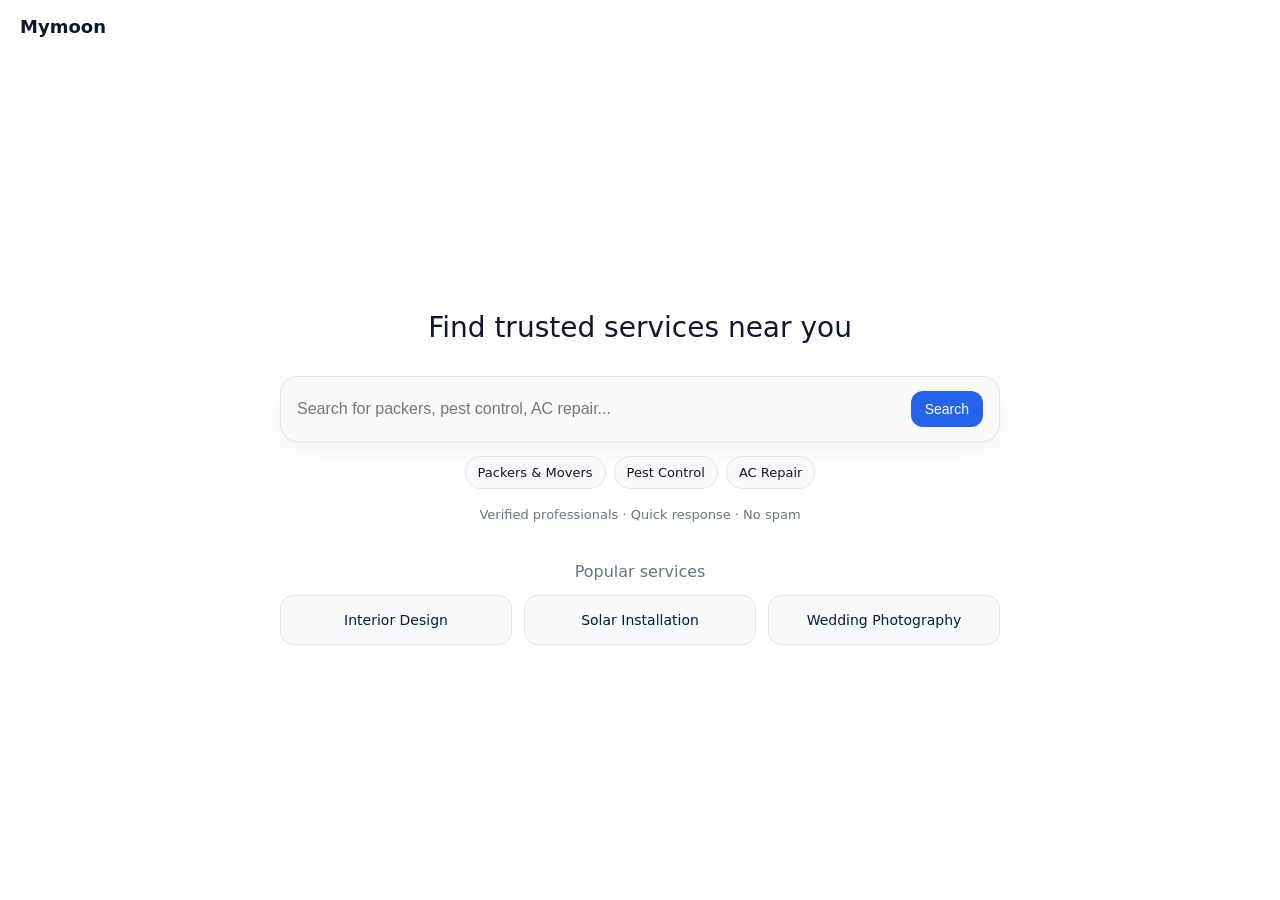
==== index.html @ 1879d5f0 "Create index.html" ====
<!DOCTYPE html>
<html lang="en">
<head>
  <meta charset="UTF-8">
  <meta name="viewport" content="width=device-width, initial-scale=1.0">
  <title>Mymoon - Find trusted services</title>

  <!-- CSS -->
  <link rel="stylesheet" href="style.css">
</head>

<body>

  <div class="page">

    <!-- NAVBAR -->
    <div class="navbar">
      <div class="logo">Mymoon</div>
    </div>

    <!-- CENTER CONTENT -->
    <div class="center">
      <div class="container">

        <!-- HEADLINE -->
        <h1 class="title">
          Find trusted services near you
        </h1>

        <!-- SEARCH FORM -->
        <form id="searchForm">
          <div class="search-box">

            <input 
              type="text"
              id="searchInput"
              class="search-input"
              placeholder="Search for packers, pest control, AC repair..."
              required
            >

            <button type="submit" class="search-btn">
              Search
            </button>

          </div>
        </form>

        <!-- SUGGESTION CHIPS -->
        <div class="chips">
          <div class="chip" onclick="selectService('packers and movers')">Packers & Movers</div>
          <div class="chip" onclick="selectService('pest control')">Pest Control</div>
          <div class="chip" onclick="selectService('ac repair')">AC Repair</div>
        </div>

        <!-- TRUST TEXT -->
        <div class="trust">
          Verified professionals · Quick response · No spam
        </div>

        <!-- SECONDARY SECTION -->
        <div class="section">

          <div class="section-title">
            Popular services
          </div>

          <div class="grid">

            <div class="card" onclick="selectService('interior design')">
              Interior Design
            </div>

            <div class="card" onclick="selectService('solar installation')">
              Solar Installation
            </div>

            <div class="card" onclick="selectService('wedding photography')">
              Wedding Photography
            </div>

          </div>

        </div>

      </div>
    </div>

  </div>

  <!-- JS LOGIC -->
  <script>

    const form = document.getElementById("searchForm");
    const input = document.getElementById("searchInput");

    function selectService(service) {
      input.value = service;
      handleSearch(service);
    }

    form.addEventListener("submit", function(e) {
      e.preventDefault();
      handleSearch(input.value);
    });

    function handleSearch(query) {
      query = query.toLowerCase();

      if (query.includes("pack") || query.includes("move")) {
        window.location.href = "movers.html?query=" + encodeURIComponent(query);
      }
      else if (query.includes("pest") || query.includes("termite")) {
        window.location.href = "pest.html?query=" + encodeURIComponent(query);
      }
      else if (query.includes("ac") || query.includes("cool")) {
        window.location.href = "ac.html?query=" + encodeURIComponent(query);
      }
      else {
        window.location.href = "general.html?query=" + encodeURIComponent(query);
      }
    }

  </script>

</body>
</html>
---- style.css ----
/* =========================
   1. RESET
========================= */
*,
*::before,
*::after {
  box-sizing: border-box;
  margin: 0;
  padding: 0;
}

html, body {
  height: 100%;
}

body {
  font-family: Inter, system-ui, -apple-system, sans-serif;
  -webkit-font-smoothing: antialiased;
  background: var(--bg);
  color: var(--text);
}

/* =========================
   2. THEME (MOBILE DARK)
========================= */
:root {
  --bg: #0b0f14;
  --surface: #111827;
  --text: #e5e7eb;
  --muted: #9ca3af;
  --border: rgba(255,255,255,0.06);
  --primary: #2563eb;

  --radius: 18px;
  --shadow: 0 8px 30px rgba(0,0,0,0.4);
}

/* =========================
   3. DESKTOP LIGHT MODE
========================= */
@media (min-width: 768px) {
  :root {
    --bg: #ffffff;
    --surface: #f9fafb;
    --text: #0f172a;
    --muted: #6b7280;
    --border: rgba(0,0,0,0.08);
    --shadow: 0 8px 30px rgba(0,0,0,0.06);
  }
}

/* =========================
   4. LAYOUT
========================= */
.page {
  min-height: 100vh;
  display: flex;
  flex-direction: column;
}

.center {
  flex: 1;
  display: flex;
  align-items: center;
  justify-content: center;
  padding: 24px;
}

.container {
  width: 100%;
  max-width: 720px;
}

/* =========================
   5. NAVBAR
========================= */
.navbar {
  padding: 16px 20px;
}

.logo {
  font-size: 18px;
  font-weight: 600;
}

/* =========================
   6. HEADLINE
========================= */
.title {
  font-size: 24px;
  font-weight: 500;
  text-align: center;
  margin-bottom: 28px;
  line-height: 1.4;
}

@media (min-width: 768px) {
  .title {
    font-size: 28px;
  }
}

/* =========================
   7. SEARCH BOX (CORE)
========================= */
.search-box {
  background: var(--surface);
  border: 1px solid var(--border);
  border-radius: var(--radius);
  padding: 14px 16px;
  display: flex;
  align-items: center;
  gap: 10px;
  box-shadow: var(--shadow);
  transition: all 0.2s ease;
}

.search-box:focus-within {
  border-color: var(--primary);
  box-shadow: 0 0 0 4px rgba(37,99,235,0.12);
}

.search-input {
  border: none;
  outline: none;
  background: transparent;
  width: 100%;
  font-size: 16px;
  color: var(--text);
}

/* =========================
   8. BUTTON (OPTIONAL)
========================= */
.search-btn {
  background: var(--primary);
  border: none;
  color: #fff;
  padding: 10px 14px;
  border-radius: 12px;
  cursor: pointer;
  font-size: 14px;
}

.search-btn:active {
  transform: scale(0.97);
}

/* =========================
   9. SUGGESTION CHIPS
========================= */
.chips {
  margin-top: 14px;
  display: flex;
  flex-wrap: wrap;
  gap: 8px;
  justify-content: center;
}

.chip {
  padding: 8px 12px;
  border-radius: 999px;
  background: var(--surface);
  border: 1px solid var(--border);
  font-size: 13px;
  color: var(--text);
  cursor: pointer;
  transition: all 0.2s ease;
}

.chip:hover {
  background: var(--bg);
}

/* =========================
   10. SECONDARY SECTION
========================= */
.section {
  margin-top: 40px;
  text-align: center;
}

.section-title {
  font-size: 16px;
  color: var(--muted);
  margin-bottom: 14px;
}

/* =========================
   11. CATEGORY GRID
========================= */
.grid {
  display: grid;
  grid-template-columns: 1fr;
  gap: 12px;
}

@media (min-width: 600px) {
  .grid {
    grid-template-columns: repeat(3, 1fr);
  }
}

.card {
  background: var(--surface);
  border: 1px solid var(--border);
  border-radius: 14px;
  padding: 16px;
  font-size: 14px;
  cursor: pointer;
  transition: all 0.2s ease;
}

.card:hover {
  transform: translateY(-2px);
}

/* =========================
   12. TRUST TEXT
========================= */
.trust {
  margin-top: 18px;
  font-size: 13px;
  color: var(--muted);
  text-align: center;
}

/* =========================
   13. FORM PAGE (REUSABLE)
========================= */
.form-container {
  max-width: 480px;
  margin: 0 auto;
  padding: 20px;
}

.form-group {
  margin-bottom: 14px;
}

.input {
  width: 100%;
  padding: 14px;
  border-radius: 14px;
  border: 1px solid var(--border);
  background: var(--surface);
  color: var(--text);
  outline: none;
}

.input:focus {
  border-color: var(--primary);
}

.btn {
  width: 100%;
  padding: 16px;
  background: var(--primary);
  color: #fff;
  border: none;
  border-radius: 14px;
  font-size: 15px;
  cursor: pointer;
}

.btn:active {
  transform: scale(0.97);
}

/* =========================
   14. LOADING / STATES
========================= */
.loading {
  opacity: 0.6;
  pointer-events: none;
}

.error {
  border-color: #ef4444;
}

/* =========================
   15. SCROLLBAR
========================= */
::-webkit-scrollbar {
  width: 6px;
}

::-webkit-scrollbar-thumb {
  background: var(--border);
  border-radius: 10px;
}
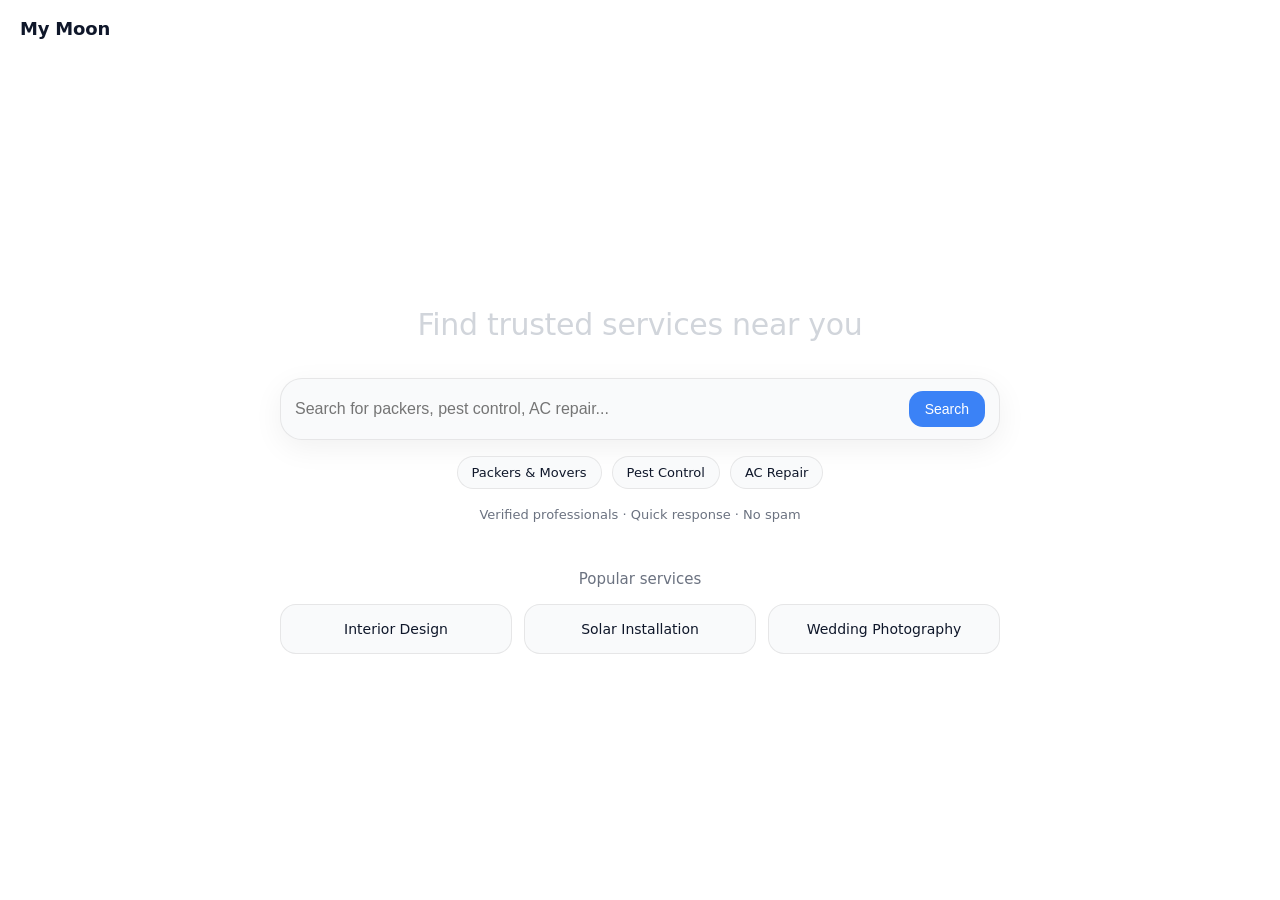
==== commit 487197e4: "Update index.html" ====
--- a/index.html
+++ b/index.html
@@ -3,7 +3,7 @@
 <head>
   <meta charset="UTF-8">
   <meta name="viewport" content="width=device-width, initial-scale=1.0">
-  <title>Mymoon - Find trusted services</title>
+  <title>My Moon - Find trusted services</title>
 
   <!-- CSS -->
   <link rel="stylesheet" href="style.css">
@@ -15,7 +15,7 @@
 
     <!-- NAVBAR -->
     <div class="navbar">
-      <div class="logo">Mymoon</div>
+      <div class="logo">My Moon</div>
     </div>
 
     <!-- CENTER CONTENT -->
--- a/style.css
+++ b/style.css
@@ -15,42 +15,55 @@
 
 body {
   font-family: Inter, system-ui, -apple-system, sans-serif;
-  -webkit-font-smoothing: antialiased;
   background: var(--bg);
   color: var(--text);
-}
-
-/* =========================
-   2. THEME (MOBILE DARK)
+  -webkit-font-smoothing: antialiased;
+}
+
+/* =========================
+   2. COLOR SYSTEM
 ========================= */
 :root {
-  --bg: #0b0f14;
+  --bg: #0f172a;
   --surface: #111827;
+  --elevated: #1f2937;
+
   --text: #e5e7eb;
   --muted: #9ca3af;
-  --border: rgba(255,255,255,0.06);
-  --primary: #2563eb;
+
+  --border: rgba(255,255,255,0.08);
+
+  --primary: #3b82f6;
 
   --radius: 18px;
-  --shadow: 0 8px 30px rgba(0,0,0,0.4);
-}
-
-/* =========================
-   3. DESKTOP LIGHT MODE
-========================= */
+  --radius-sm: 12px;
+
+  --speed: 180ms;
+  --ease: cubic-bezier(0.4, 0, 0.2, 1);
+
+  --shadow-soft: 0 10px 30px rgba(0,0,0,0.35);
+  --shadow-focus: 0 0 0 4px rgba(59,130,246,0.15);
+}
+
+/* LIGHT MODE (desktop) */
 @media (min-width: 768px) {
   :root {
     --bg: #ffffff;
     --surface: #f9fafb;
+    --elevated: #ffffff;
+
     --text: #0f172a;
     --muted: #6b7280;
+
     --border: rgba(0,0,0,0.08);
-    --shadow: 0 8px 30px rgba(0,0,0,0.06);
-  }
-}
-
-/* =========================
-   4. LAYOUT
+
+    --shadow-soft: 0 8px 30px rgba(0,0,0,0.06);
+    --shadow-focus: 0 0 0 4px rgba(59,130,246,0.12);
+  }
+}
+
+/* =========================
+   3. LAYOUT
 ========================= */
 .page {
   min-height: 100vh;
@@ -63,7 +76,7 @@
   display: flex;
   align-items: center;
   justify-content: center;
-  padding: 24px;
+  padding: 28px 20px;
 }
 
 .container {
@@ -72,54 +85,65 @@
 }
 
 /* =========================
-   5. NAVBAR
+   4. NAVBAR
 ========================= */
 .navbar {
-  padding: 16px 20px;
+  padding: 18px 20px;
 }
 
 .logo {
   font-size: 18px;
   font-weight: 600;
-}
-
-/* =========================
-   6. HEADLINE
+  letter-spacing: -0.01em;
+}
+
+/* =========================
+   5. TITLE
 ========================= */
 .title {
-  font-size: 24px;
+  font-size: 26px;
   font-weight: 500;
   text-align: center;
-  margin-bottom: 28px;
+  margin-bottom: 32px;
+  color: #d1d5db;
   line-height: 1.4;
+  letter-spacing: -0.01em;
 }
 
 @media (min-width: 768px) {
   .title {
-    font-size: 28px;
-  }
-}
-
-/* =========================
-   7. SEARCH BOX (CORE)
+    font-size: 30px;
+  }
+}
+
+/* =========================
+   6. SEARCH BOX
 ========================= */
 .search-box {
   background: var(--surface);
   border: 1px solid var(--border);
-  border-radius: var(--radius);
-  padding: 14px 16px;
+  border-radius: 22px;
+  padding: 12px 14px;
   display: flex;
   align-items: center;
   gap: 10px;
-  box-shadow: var(--shadow);
-  transition: all 0.2s ease;
+
+  box-shadow: var(--shadow-soft);
+
+  transition: all var(--speed) var(--ease);
+}
+
+.search-box:hover {
+  border-color: rgba(255,255,255,0.12);
 }
 
 .search-box:focus-within {
   border-color: var(--primary);
-  box-shadow: 0 0 0 4px rgba(37,99,235,0.12);
-}
-
+  box-shadow: var(--shadow-focus);
+  transform: scale(1.01);
+}
+
+/* INPUT */
 .search-input {
   border: none;
   outline: none;
@@ -130,93 +154,59 @@
 }
 
 /* =========================
-   8. BUTTON (OPTIONAL)
+   7. BUTTON (IMPROVED)
 ========================= */
 .search-btn {
   background: var(--primary);
   border: none;
   color: #fff;
-  padding: 10px 14px;
-  border-radius: 12px;
+  padding: 10px 16px;
+  border-radius: 14px;
   cursor: pointer;
   font-size: 14px;
+
+  transition: all var(--speed) var(--ease);
+}
+
+.search-btn:hover {
+  transform: translateY(-1px);
+  box-shadow: 0 6px 16px rgba(59,130,246,0.3);
 }
 
 .search-btn:active {
-  transform: scale(0.97);
-}
-
-/* =========================
-   9. SUGGESTION CHIPS
+  transform: scale(0.96);
+}
+
+/* =========================
+   8. CHIPS
 ========================= */
 .chips {
-  margin-top: 14px;
+  margin-top: 16px;
   display: flex;
   flex-wrap: wrap;
-  gap: 8px;
+  gap: 10px;
   justify-content: center;
 }
 
 .chip {
-  padding: 8px 12px;
+  padding: 8px 14px;
   border-radius: 999px;
   background: var(--surface);
   border: 1px solid var(--border);
   font-size: 13px;
   color: var(--text);
   cursor: pointer;
-  transition: all 0.2s ease;
+
+  transition: all var(--speed) var(--ease);
 }
 
 .chip:hover {
-  background: var(--bg);
-}
-
-/* =========================
-   10. SECONDARY SECTION
-========================= */
-.section {
-  margin-top: 40px;
-  text-align: center;
-}
-
-.section-title {
-  font-size: 16px;
-  color: var(--muted);
-  margin-bottom: 14px;
-}
-
-/* =========================
-   11. CATEGORY GRID
-========================= */
-.grid {
-  display: grid;
-  grid-template-columns: 1fr;
-  gap: 12px;
-}
-
-@media (min-width: 600px) {
-  .grid {
-    grid-template-columns: repeat(3, 1fr);
-  }
-}
-
-.card {
-  background: var(--surface);
-  border: 1px solid var(--border);
-  border-radius: 14px;
-  padding: 16px;
-  font-size: 14px;
-  cursor: pointer;
-  transition: all 0.2s ease;
-}
-
-.card:hover {
-  transform: translateY(-2px);
-}
-
-/* =========================
-   12. TRUST TEXT
+  background: var(--elevated);
+  transform: translateY(-1px);
+}
+
+/* =========================
+   9. TRUST TEXT
 ========================= */
 .trust {
   margin-top: 18px;
@@ -226,12 +216,57 @@
 }
 
 /* =========================
-   13. FORM PAGE (REUSABLE)
+   10. SECTION
+========================= */
+.section {
+  margin-top: 48px;
+  text-align: center;
+}
+
+.section-title {
+  font-size: 15px;
+  color: var(--muted);
+  margin-bottom: 16px;
+}
+
+/* =========================
+   11. GRID + CARDS
+========================= */
+.grid {
+  display: grid;
+  gap: 12px;
+}
+
+@media (min-width: 600px) {
+  .grid {
+    grid-template-columns: repeat(3, 1fr);
+  }
+}
+
+.card {
+  background: var(--surface);
+  border: 1px solid var(--border);
+  border-radius: 16px;
+  padding: 16px;
+  font-size: 14px;
+  cursor: pointer;
+
+  transition: all var(--speed) var(--ease);
+}
+
+.card:hover {
+  background: var(--elevated);
+  transform: translateY(-2px);
+  box-shadow: var(--shadow-soft);
+}
+
+/* =========================
+   12. FORM SYSTEM
 ========================= */
 .form-container {
   max-width: 480px;
   margin: 0 auto;
-  padding: 20px;
+  padding: 10px 0;
 }
 
 .form-group {
@@ -246,12 +281,18 @@
   background: var(--surface);
   color: var(--text);
   outline: none;
+
+  transition: all var(--speed) var(--ease);
 }
 
 .input:focus {
   border-color: var(--primary);
-}
-
+  box-shadow: var(--shadow-focus);
+}
+
+/* =========================
+   13. BUTTON (FORM)
+========================= */
 .btn {
   width: 100%;
   padding: 16px;
@@ -261,22 +302,35 @@
   border-radius: 14px;
   font-size: 15px;
   cursor: pointer;
+
+  transition: all var(--speed) var(--ease);
+}
+
+.btn:hover {
+  transform: translateY(-1px);
+  box-shadow: 0 8px 20px rgba(59,130,246,0.35);
 }
 
 .btn:active {
-  transform: scale(0.97);
-}
-
-/* =========================
-   14. LOADING / STATES
-========================= */
-.loading {
-  opacity: 0.6;
-  pointer-events: none;
-}
-
-.error {
-  border-color: #ef4444;
+  transform: scale(0.96);
+}
+
+/* =========================
+   14. ANIMATIONS (SUBTLE)
+========================= */
+.fade-in {
+  animation: fadeIn 0.25s ease;
+}
+
+@keyframes fadeIn {
+  from {
+    opacity: 0;
+    transform: translateY(6px);
+  }
+  to {
+    opacity: 1;
+    transform: translateY(0);
+  }
 }
 
 /* =========================
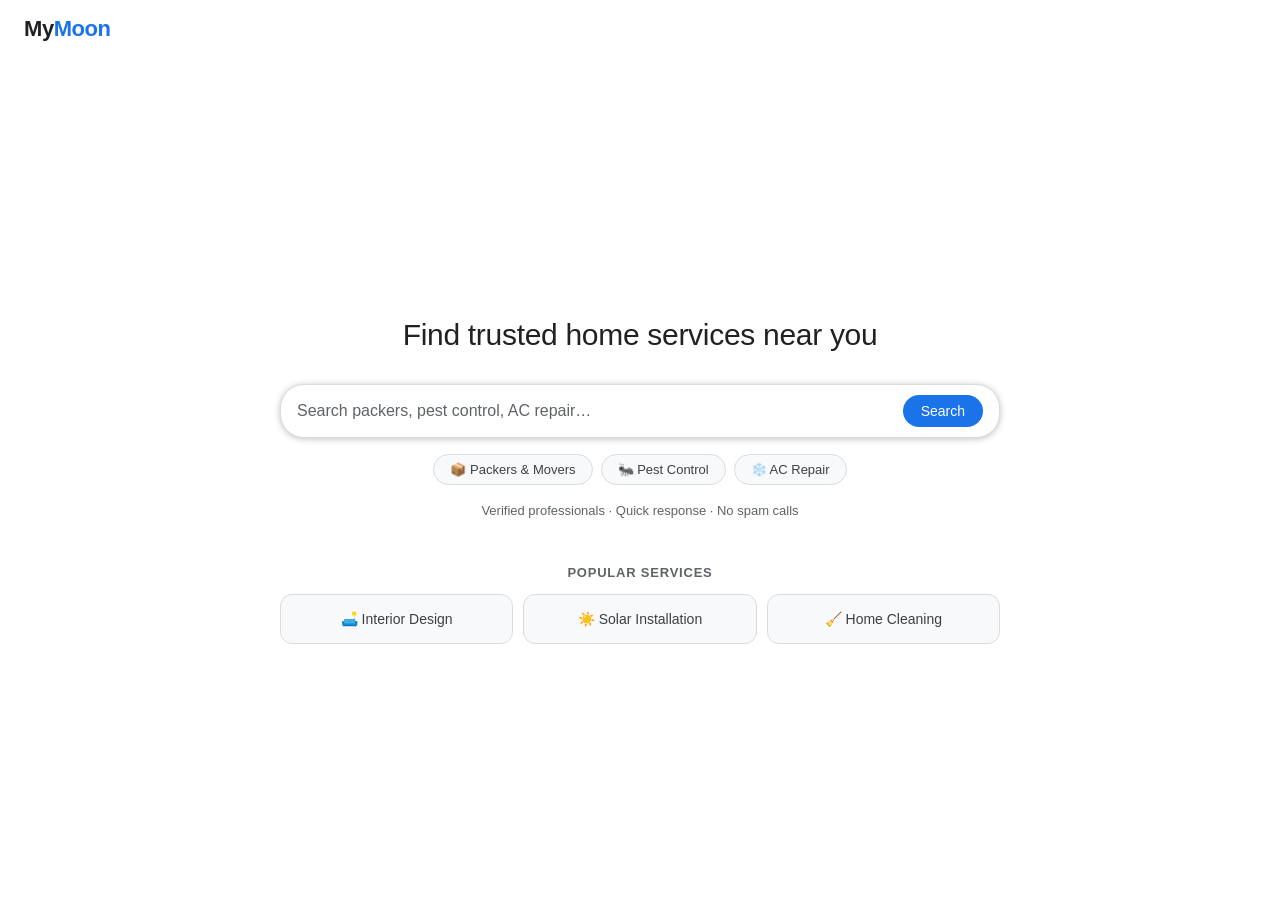
==== commit 7b5fcdba: "Add files via upload" ====
--- a/index.html
+++ b/index.html
@@ -3,9 +3,38 @@
 <head>
   <meta charset="UTF-8">
   <meta name="viewport" content="width=device-width, initial-scale=1.0">
-  <title>My Moon - Find trusted services</title>
-
-  <!-- CSS -->
+
+  <!-- SEO -->
+  <title>MyMoon – Find Trusted Home Services Near You</title>
+  <meta name="description" content="Book verified packers & movers, pest control, AC repair and more near you. Fast response, affordable prices, no spam. MyMoon connects you with trusted service professionals.">
+  <meta name="keywords" content="packers and movers near me, pest control near me, AC repair near me, home services, house shifting, termite treatment">
+  <meta name="robots" content="index, follow">
+  <link rel="canonical" href="https://mymoon-brown.vercel.app/">
+
+  <!-- Open Graph -->
+  <meta property="og:type" content="website">
+  <meta property="og:title" content="MyMoon – Find Trusted Home Services Near You">
+  <meta property="og:description" content="Book verified packers & movers, pest control, AC repair and more. Fast response, no spam.">
+  <meta property="og:url" content="https://mymoon-brown.vercel.app/">
+  <meta property="og:site_name" content="MyMoon">
+
+  <!-- Twitter Card -->
+  <meta name="twitter:card" content="summary">
+  <meta name="twitter:title" content="MyMoon – Trusted Home Services">
+  <meta name="twitter:description" content="Book packers & movers, pest control, AC repair and more near you.">
+
+  <!-- Schema.org LocalBusiness -->
+  <script type="application/ld+json">
+  {
+    "@context": "https://schema.org",
+    "@type": "LocalBusiness",
+    "name": "MyMoon",
+    "description": "Find trusted home services near you – packers & movers, pest control, AC repair and more.",
+    "url": "https://mymoon-brown.vercel.app/",
+    "serviceType": ["Packers and Movers", "Pest Control", "AC Repair", "Home Services"]
+  }
+  </script>
+
   <link rel="stylesheet" href="style.css">
 </head>
 
@@ -14,113 +43,161 @@
   <div class="page">
 
     <!-- NAVBAR -->
-    <div class="navbar">
-      <div class="logo">My Moon</div>
-    </div>
+    <nav class="navbar" aria-label="Main navigation">
+      <a href="/" class="logo" aria-label="MyMoon Home">My<span>Moon</span></a>
+    </nav>
 
     <!-- CENTER CONTENT -->
-    <div class="center">
-      <div class="container">
+    <main class="center">
+      <div class="container fade-in">
 
         <!-- HEADLINE -->
         <h1 class="title">
-          Find trusted services near you
+          Find trusted home services near you
         </h1>
 
         <!-- SEARCH FORM -->
-        <form id="searchForm">
-          <div class="search-box">
-
-            <input 
-              type="text"
-              id="searchInput"
-              class="search-input"
-              placeholder="Search for packers, pest control, AC repair..."
-              required
-            >
-
-            <button type="submit" class="search-btn">
-              Search
-            </button>
-
+        <div class="search-wrapper">
+          <form id="searchForm" role="search" aria-label="Search services">
+            <div class="search-box">
+              <input 
+                type="search"
+                id="searchInput"
+                class="search-input"
+                placeholder="Search packers, pest control, AC repair…"
+                autocomplete="off"
+                aria-label="Search for services"
+                required
+              >
+              <button type="submit" class="search-btn" aria-label="Search">
+                Search
+              </button>
+            </div>
+          </form>
+
+          <!-- SUGGESTIONS -->
+          <div class="suggestions" id="suggestionsBox" role="listbox" aria-label="Search suggestions"></div>
+        </div>
+
+        <!-- SUGGESTION CHIPS -->
+        <div class="chips" role="list" aria-label="Popular service categories">
+          <div class="chip" role="listitem" onclick="selectService('packers and movers')">📦 Packers & Movers</div>
+          <div class="chip" role="listitem" onclick="selectService('pest control')">🐜 Pest Control</div>
+          <div class="chip" role="listitem" onclick="selectService('ac repair')">❄️ AC Repair</div>
+        </div>
+
+        <!-- TRUST TEXT -->
+        <p class="trust">
+          Verified professionals · Quick response · No spam calls
+        </p>
+
+        <!-- POPULAR SERVICES SECTION -->
+        <section class="section" aria-label="Popular services">
+
+          <div class="section-title">Popular services</div>
+
+          <div class="grid">
+            <div class="card" onclick="selectService('interior design')" tabindex="0" role="button" aria-label="Interior Design service">
+              🛋️ Interior Design
+            </div>
+            <div class="card" onclick="selectService('solar installation')" tabindex="0" role="button" aria-label="Solar Installation service">
+              ☀️ Solar Installation
+            </div>
+            <div class="card" onclick="selectService('home cleaning')" tabindex="0" role="button" aria-label="Home Cleaning service">
+              🧹 Home Cleaning
+            </div>
           </div>
-        </form>
-
-        <!-- SUGGESTION CHIPS -->
-        <div class="chips">
-          <div class="chip" onclick="selectService('packers and movers')">Packers & Movers</div>
-          <div class="chip" onclick="selectService('pest control')">Pest Control</div>
-          <div class="chip" onclick="selectService('ac repair')">AC Repair</div>
-        </div>
-
-        <!-- TRUST TEXT -->
-        <div class="trust">
-          Verified professionals · Quick response · No spam
-        </div>
-
-        <!-- SECONDARY SECTION -->
-        <div class="section">
-
-          <div class="section-title">
-            Popular services
-          </div>
-
-          <div class="grid">
-
-            <div class="card" onclick="selectService('interior design')">
-              Interior Design
-            </div>
-
-            <div class="card" onclick="selectService('solar installation')">
-              Solar Installation
-            </div>
-
-            <div class="card" onclick="selectService('wedding photography')">
-              Wedding Photography
-            </div>
-
-          </div>
-
-        </div>
+
+        </section>
 
       </div>
-    </div>
+    </main>
 
   </div>
 
-  <!-- JS LOGIC -->
   <script>
-
     const form = document.getElementById("searchForm");
     const input = document.getElementById("searchInput");
+    const box = document.getElementById("suggestionsBox");
+
+    const suggestions = [
+      "packers and movers near me",
+      "house shifting services",
+      "office relocation",
+      "pest control near me",
+      "termite treatment",
+      "cockroach control",
+      "ac repair near me",
+      "ac gas refill",
+      "ac installation",
+      "home cleaning services",
+      "interior design",
+      "solar installation"
+    ];
+
+    input.addEventListener("input", function () {
+      const value = this.value.toLowerCase().trim();
+      box.innerHTML = "";
+
+      if (!value) {
+        box.style.display = "none";
+        return;
+      }
+
+      const filtered = suggestions.filter(item => item.includes(value)).slice(0, 6);
+
+      filtered.forEach(item => {
+        const div = document.createElement("div");
+        div.className = "suggestion-item";
+        div.textContent = item;
+        div.setAttribute("role", "option");
+        div.onclick = () => selectService(item);
+        box.appendChild(div);
+      });
+
+      box.style.display = filtered.length ? "block" : "none";
+    });
+
+    input.addEventListener("keydown", function (e) {
+      if (e.key === "Escape") box.style.display = "none";
+    });
+
+    document.addEventListener("click", function (e) {
+      if (!e.target.closest(".search-wrapper")) box.style.display = "none";
+    });
+
+    form.addEventListener("submit", function (e) {
+      e.preventDefault();
+      if (input.value.trim()) selectService(input.value);
+    });
+
+    // Keyboard support for cards
+    document.querySelectorAll(".card[tabindex]").forEach(card => {
+      card.addEventListener("keydown", e => {
+        if (e.key === "Enter" || e.key === " ") card.click();
+      });
+    });
 
     function selectService(service) {
       input.value = service;
+      box.style.display = "none";
       handleSearch(service);
     }
 
-    form.addEventListener("submit", function(e) {
-      e.preventDefault();
-      handleSearch(input.value);
-    });
-
     function handleSearch(query) {
-      query = query.toLowerCase();
-
-      if (query.includes("pack") || query.includes("move")) {
+      query = query.toLowerCase().trim();
+      if (!query) return;
+
+      if (query.includes("pack") || query.includes("move") || query.includes("shift") || query.includes("reloc")) {
         window.location.href = "movers.html?query=" + encodeURIComponent(query);
-      }
-      else if (query.includes("pest") || query.includes("termite")) {
+      } else if (query.includes("pest") || query.includes("termite") || query.includes("cockroach") || query.includes("bed bug")) {
         window.location.href = "pest.html?query=" + encodeURIComponent(query);
-      }
-      else if (query.includes("ac") || query.includes("cool")) {
+      } else if (query.includes("ac") || query.includes("cool") || query.includes("air condition")) {
         window.location.href = "ac.html?query=" + encodeURIComponent(query);
-      }
-      else {
+      } else {
         window.location.href = "general.html?query=" + encodeURIComponent(query);
       }
     }
-
   </script>
 
 </body>
--- a/style.css
+++ b/style.css
@@ -14,7 +14,7 @@
 }
 
 body {
-  font-family: Inter, system-ui, -apple-system, sans-serif;
+  font-family: 'Google Sans', 'Segoe UI', Roboto, Arial, sans-serif;
   background: var(--bg);
   color: var(--text);
   -webkit-font-smoothing: antialiased;
@@ -22,43 +22,64 @@
 
 /* =========================
    2. COLOR SYSTEM
+   Light mode default (Google-style)
 ========================= */
 :root {
-  --bg: #0f172a;
-  --surface: #111827;
-  --elevated: #1f2937;
-
-  --text: #e5e7eb;
-  --muted: #9ca3af;
-
-  --border: rgba(255,255,255,0.08);
-
-  --primary: #3b82f6;
-
-  --radius: 18px;
-  --radius-sm: 12px;
-
-  --speed: 180ms;
+  /* Light */
+  --bg: #ffffff;
+  --surface: #f8f9fa;
+  --elevated: #ffffff;
+  --surface-hover: #f1f3f4;
+
+  --text: #202124;
+  --text-secondary: #3c4043;
+  --muted: #5f6368;
+
+  --border: #dadce0;
+  --border-hover: #bdc1c6;
+
+  --primary: #1a73e8;
+  --primary-hover: #1557b0;
+  --primary-surface: #e8f0fe;
+
+  --radius: 24px;
+  --radius-sm: 8px;
+  --radius-md: 12px;
+
+  --speed: 200ms;
   --ease: cubic-bezier(0.4, 0, 0.2, 1);
 
-  --shadow-soft: 0 10px 30px rgba(0,0,0,0.35);
-  --shadow-focus: 0 0 0 4px rgba(59,130,246,0.15);
-}
-
-/* LIGHT MODE (desktop) */
-@media (min-width: 768px) {
+  --shadow-soft: 0 1px 6px rgba(32,33,36,0.28);
+  --shadow-card: 0 1px 3px rgba(32,33,36,0.12);
+  --shadow-focus: 0 0 0 3px rgba(26,115,232,0.2);
+
+  color-scheme: light;
+}
+
+/* Dark mode — Google style (#202124 base) */
+@media (prefers-color-scheme: dark) {
   :root {
-    --bg: #ffffff;
-    --surface: #f9fafb;
-    --elevated: #ffffff;
-
-    --text: #0f172a;
-    --muted: #6b7280;
-
-    --border: rgba(0,0,0,0.08);
-
-    --shadow-soft: 0 8px 30px rgba(0,0,0,0.06);
-    --shadow-focus: 0 0 0 4px rgba(59,130,246,0.12);
+    --bg: #202124;
+    --surface: #303134;
+    --elevated: #3c4043;
+    --surface-hover: #3c4043;
+
+    --text: #e8eaed;
+    --text-secondary: #bdc1c6;
+    --muted: #9aa0a6;
+
+    --border: #5f6368;
+    --border-hover: #9aa0a6;
+
+    --primary: #8ab4f8;
+    --primary-hover: #aecbfa;
+    --primary-surface: #1e3a5f;
+
+    --shadow-soft: 0 1px 6px rgba(0,0,0,0.5);
+    --shadow-card: 0 1px 3px rgba(0,0,0,0.4);
+    --shadow-focus: 0 0 0 3px rgba(138,180,248,0.25);
+
+    color-scheme: dark;
   }
 }
 
@@ -88,62 +109,72 @@
    4. NAVBAR
 ========================= */
 .navbar {
-  padding: 18px 20px;
+  padding: 16px 24px;
+  display: flex;
+  align-items: center;
 }
 
 .logo {
-  font-size: 18px;
-  font-weight: 600;
-  letter-spacing: -0.01em;
+  font-size: 22px;
+  font-weight: 700;
+  letter-spacing: -0.02em;
+  color: var(--text);
+  text-decoration: none;
+}
+
+.logo span {
+  color: var(--primary);
 }
 
 /* =========================
    5. TITLE
 ========================= */
 .title {
-  font-size: 26px;
-  font-weight: 500;
+  font-size: 24px;
+  font-weight: 400;
   text-align: center;
-  margin-bottom: 32px;
-  color: #d1d5db;
+  margin-bottom: 28px;
+  color: var(--text);
   line-height: 1.4;
   letter-spacing: -0.01em;
 }
 
-@media (min-width: 768px) {
+@media (min-width: 600px) {
   .title {
     font-size: 30px;
   }
 }
 
 /* =========================
-   6. SEARCH BOX
-========================= */
+   6. SEARCH BOX (Google-style)
+========================= */
+.search-wrapper {
+  position: relative;
+}
+
 .search-box {
-  background: var(--surface);
+  background: var(--elevated);
   border: 1px solid var(--border);
-  border-radius: 22px;
-  padding: 12px 14px;
+  border-radius: var(--radius);
+  padding: 10px 16px;
   display: flex;
   align-items: center;
   gap: 10px;
-
   box-shadow: var(--shadow-soft);
-
-  transition: all var(--speed) var(--ease);
+  transition: box-shadow var(--speed) var(--ease),
+              border-color var(--speed) var(--ease);
 }
 
 .search-box:hover {
-  border-color: rgba(255,255,255,0.12);
+  box-shadow: 0 2px 8px rgba(32,33,36,0.3);
+  border-color: var(--border-hover);
 }
 
 .search-box:focus-within {
   border-color: var(--primary);
   box-shadow: var(--shadow-focus);
-  transform: scale(1.01);
-}
-
-/* INPUT */
+}
+
 .search-input {
   border: none;
   outline: none;
@@ -151,90 +182,144 @@
   width: 100%;
   font-size: 16px;
   color: var(--text);
-}
-
-/* =========================
-   7. BUTTON (IMPROVED)
+  font-family: inherit;
+  caret-color: var(--primary);
+}
+
+.search-input::placeholder {
+  color: var(--muted);
+}
+
+/* =========================
+   7. SEARCH BUTTON
 ========================= */
 .search-btn {
   background: var(--primary);
   border: none;
   color: #fff;
-  padding: 10px 16px;
-  border-radius: 14px;
+  padding: 8px 18px;
+  border-radius: 20px;
   cursor: pointer;
   font-size: 14px;
-
-  transition: all var(--speed) var(--ease);
+  font-family: inherit;
+  font-weight: 500;
+  white-space: nowrap;
+  transition: background var(--speed) var(--ease),
+              box-shadow var(--speed) var(--ease);
 }
 
 .search-btn:hover {
-  transform: translateY(-1px);
-  box-shadow: 0 6px 16px rgba(59,130,246,0.3);
+  background: var(--primary-hover);
+  box-shadow: 0 2px 8px rgba(26,115,232,0.3);
 }
 
 .search-btn:active {
-  transform: scale(0.96);
-}
-
-/* =========================
-   8. CHIPS
+  transform: scale(0.97);
+}
+
+/* =========================
+   8. SUGGESTIONS DROPDOWN
+========================= */
+.suggestions {
+  position: absolute;
+  width: 100%;
+  top: calc(100% + 4px);
+  background: var(--elevated);
+  border: 1px solid var(--border);
+  border-radius: var(--radius-md);
+  overflow: hidden;
+  display: none;
+  z-index: 10;
+  box-shadow: var(--shadow-soft);
+}
+
+.suggestion-item {
+  padding: 12px 18px;
+  cursor: pointer;
+  font-size: 14px;
+  color: var(--text);
+  display: flex;
+  align-items: center;
+  gap: 10px;
+  transition: background var(--speed) var(--ease);
+}
+
+.suggestion-item::before {
+  content: "🔍";
+  font-size: 12px;
+  opacity: 0.5;
+  flex-shrink: 0;
+}
+
+.suggestion-item:hover {
+  background: var(--surface-hover);
+}
+
+/* =========================
+   9. CHIPS
 ========================= */
 .chips {
   margin-top: 16px;
   display: flex;
   flex-wrap: wrap;
-  gap: 10px;
+  gap: 8px;
   justify-content: center;
 }
 
 .chip {
-  padding: 8px 14px;
+  padding: 7px 16px;
   border-radius: 999px;
   background: var(--surface);
   border: 1px solid var(--border);
   font-size: 13px;
-  color: var(--text);
-  cursor: pointer;
-
-  transition: all var(--speed) var(--ease);
+  font-weight: 500;
+  color: var(--text-secondary);
+  cursor: pointer;
+  transition: background var(--speed) var(--ease),
+              border-color var(--speed) var(--ease),
+              color var(--speed) var(--ease);
 }
 
 .chip:hover {
-  background: var(--elevated);
-  transform: translateY(-1px);
-}
-
-/* =========================
-   9. TRUST TEXT
+  background: var(--primary-surface);
+  border-color: var(--primary);
+  color: var(--primary);
+}
+
+/* =========================
+   10. TRUST TEXT
 ========================= */
 .trust {
-  margin-top: 18px;
+  margin-top: 16px;
   font-size: 13px;
   color: var(--muted);
   text-align: center;
-}
-
-/* =========================
-   10. SECTION
+  line-height: 1.6;
+}
+
+/* =========================
+   11. SECTION
 ========================= */
 .section {
-  margin-top: 48px;
+  margin-top: 44px;
   text-align: center;
 }
 
 .section-title {
-  font-size: 15px;
-  color: var(--muted);
-  margin-bottom: 16px;
-}
-
-/* =========================
-   11. GRID + CARDS
+  font-size: 13px;
+  font-weight: 600;
+  text-transform: uppercase;
+  letter-spacing: 0.06em;
+  color: var(--muted);
+  margin-bottom: 14px;
+}
+
+/* =========================
+   12. GRID + CARDS
 ========================= */
 .grid {
   display: grid;
-  gap: 12px;
+  gap: 10px;
 }
 
 @media (min-width: 600px) {
@@ -246,22 +331,28 @@
 .card {
   background: var(--surface);
   border: 1px solid var(--border);
-  border-radius: 16px;
+  border-radius: var(--radius-md);
   padding: 16px;
   font-size: 14px;
-  cursor: pointer;
-
-  transition: all var(--speed) var(--ease);
+  font-weight: 500;
+  color: var(--text-secondary);
+  cursor: pointer;
+  text-align: center;
+  transition: background var(--speed) var(--ease),
+              border-color var(--speed) var(--ease),
+              box-shadow var(--speed) var(--ease),
+              color var(--speed) var(--ease);
 }
 
 .card:hover {
   background: var(--elevated);
-  transform: translateY(-2px);
-  box-shadow: var(--shadow-soft);
-}
-
-/* =========================
-   12. FORM SYSTEM
+  border-color: var(--border-hover);
+  box-shadow: var(--shadow-card);
+  color: var(--text);
+}
+
+/* =========================
+   13. FORM SYSTEM
 ========================= */
 .form-container {
   max-width: 480px;
@@ -270,19 +361,23 @@
 }
 
 .form-group {
-  margin-bottom: 14px;
+  margin-bottom: 12px;
 }
 
 .input {
   width: 100%;
-  padding: 14px;
-  border-radius: 14px;
+  padding: 13px 16px;
+  border-radius: var(--radius-md);
   border: 1px solid var(--border);
-  background: var(--surface);
-  color: var(--text);
+  background: var(--elevated);
+  color: var(--text);
+  font-size: 15px;
+  font-family: inherit;
   outline: none;
-
-  transition: all var(--speed) var(--ease);
+  transition: border-color var(--speed) var(--ease),
+              box-shadow var(--speed) var(--ease);
+  appearance: none;
+  -webkit-appearance: none;
 }
 
 .input:focus {
@@ -290,42 +385,106 @@
   box-shadow: var(--shadow-focus);
 }
 
-/* =========================
-   13. BUTTON (FORM)
+.input::placeholder {
+  color: var(--muted);
+}
+
+/* Select arrow */
+select.input {
+  background-image: url("data:image/svg+xml,%3Csvg xmlns='http://www.w3.org/2000/svg' width='12' height='8' viewBox='0 0 12 8'%3E%3Cpath d='M1 1l5 5 5-5' stroke='%235f6368' stroke-width='1.5' fill='none' stroke-linecap='round'/%3E%3C/svg%3E");
+  background-repeat: no-repeat;
+  background-position: right 14px center;
+  padding-right: 40px;
+  cursor: pointer;
+}
+
+/* Readonly input (query prefill) */
+.input[readonly] {
+  background: var(--surface);
+  color: var(--muted);
+  cursor: default;
+  font-size: 14px;
+}
+
+/* =========================
+   14. PRIMARY BUTTON
 ========================= */
 .btn {
   width: 100%;
-  padding: 16px;
+  padding: 14px;
   background: var(--primary);
   color: #fff;
   border: none;
-  border-radius: 14px;
+  border-radius: var(--radius-md);
   font-size: 15px;
-  cursor: pointer;
-
-  transition: all var(--speed) var(--ease);
+  font-weight: 600;
+  font-family: inherit;
+  cursor: pointer;
+  letter-spacing: 0.01em;
+  transition: background var(--speed) var(--ease),
+              box-shadow var(--speed) var(--ease),
+              transform var(--speed) var(--ease);
 }
 
 .btn:hover {
-  transform: translateY(-1px);
-  box-shadow: 0 8px 20px rgba(59,130,246,0.35);
+  background: var(--primary-hover);
+  box-shadow: 0 4px 14px rgba(26,115,232,0.35);
 }
 
 .btn:active {
-  transform: scale(0.96);
-}
-
-/* =========================
-   14. ANIMATIONS (SUBTLE)
+  transform: scale(0.98);
+}
+
+.btn:disabled {
+  opacity: 0.6;
+  cursor: not-allowed;
+  transform: none;
+}
+
+/* =========================
+   15. TRENDING (search page)
+========================= */
+.trending {
+  margin-top: 36px;
+}
+
+.trend-item {
+  padding: 13px 4px;
+  border-bottom: 1px solid var(--border);
+  font-size: 14px;
+  color: var(--text-secondary);
+  cursor: pointer;
+  display: flex;
+  align-items: center;
+  gap: 10px;
+  transition: color var(--speed) var(--ease);
+}
+
+.trend-item::before {
+  content: "↗";
+  color: var(--muted);
+  font-size: 13px;
+}
+
+.trend-item:hover {
+  color: var(--primary);
+}
+
+.trend-item:hover::before {
+  color: var(--primary);
+}
+
+/* =========================
+   16. FADE-IN ANIMATION
 ========================= */
 .fade-in {
-  animation: fadeIn 0.25s ease;
+  animation: fadeIn 0.3s var(--ease);
 }
 
 @keyframes fadeIn {
   from {
     opacity: 0;
-    transform: translateY(6px);
+    transform: translateY(8px);
   }
   to {
     opacity: 1;
@@ -334,7 +493,7 @@
 }
 
 /* =========================
-   15. SCROLLBAR
+   17. SCROLLBAR
 ========================= */
 ::-webkit-scrollbar {
   width: 6px;
@@ -344,3 +503,58 @@
   background: var(--border);
   border-radius: 10px;
 }
+
+/* =========================
+   18. THANK YOU PAGE
+========================= */
+.steps-card {
+  background: var(--surface);
+  border: 1px solid var(--border);
+  border-radius: var(--radius-md);
+  padding: 20px 24px;
+  margin-top: 20px;
+  text-align: left;
+}
+
+.steps-card p {
+  font-size: 13px;
+  color: var(--muted);
+  margin-bottom: 10px;
+}
+
+.step-item {
+  display: flex;
+  align-items: flex-start;
+  gap: 10px;
+  font-size: 14px;
+  color: var(--text-secondary);
+  margin-bottom: 8px;
+  line-height: 1.5;
+}
+
+.step-num {
+  background: var(--primary-surface);
+  color: var(--primary);
+  width: 22px;
+  height: 22px;
+  border-radius: 50%;
+  display: flex;
+  align-items: center;
+  justify-content: center;
+  font-size: 12px;
+  font-weight: 700;
+  flex-shrink: 0;
+  margin-top: 1px;
+}
+
+/* =========================
+   19. RESPONSIVE
+========================= */
+@media (max-width: 480px) {
+  .title {
+    font-size: 20px;
+  }
+  .center {
+    padding: 20px 16px;
+  }
+}
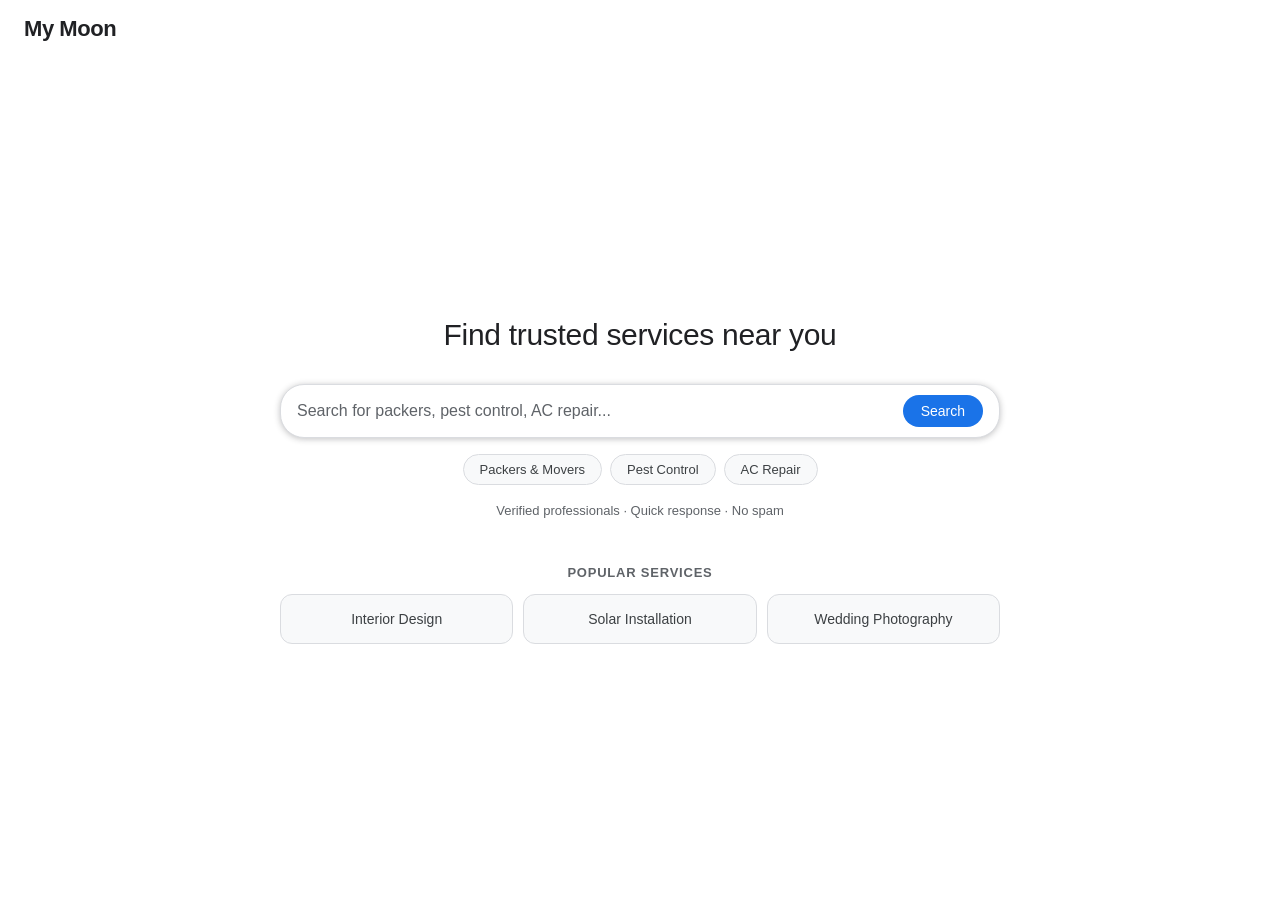
==== commit d393bc25: "Update index.html" ====
--- a/index.html
+++ b/index.html
@@ -3,38 +3,9 @@
 <head>
   <meta charset="UTF-8">
   <meta name="viewport" content="width=device-width, initial-scale=1.0">
+  <title>My Moon1 - Find trusted services</title>
 
-  <!-- SEO -->
-  <title>MyMoon – Find Trusted Home Services Near You</title>
-  <meta name="description" content="Book verified packers & movers, pest control, AC repair and more near you. Fast response, affordable prices, no spam. MyMoon connects you with trusted service professionals.">
-  <meta name="keywords" content="packers and movers near me, pest control near me, AC repair near me, home services, house shifting, termite treatment">
-  <meta name="robots" content="index, follow">
-  <link rel="canonical" href="https://mymoon-brown.vercel.app/">
-
-  <!-- Open Graph -->
-  <meta property="og:type" content="website">
-  <meta property="og:title" content="MyMoon – Find Trusted Home Services Near You">
-  <meta property="og:description" content="Book verified packers & movers, pest control, AC repair and more. Fast response, no spam.">
-  <meta property="og:url" content="https://mymoon-brown.vercel.app/">
-  <meta property="og:site_name" content="MyMoon">
-
-  <!-- Twitter Card -->
-  <meta name="twitter:card" content="summary">
-  <meta name="twitter:title" content="MyMoon – Trusted Home Services">
-  <meta name="twitter:description" content="Book packers & movers, pest control, AC repair and more near you.">
-
-  <!-- Schema.org LocalBusiness -->
-  <script type="application/ld+json">
-  {
-    "@context": "https://schema.org",
-    "@type": "LocalBusiness",
-    "name": "MyMoon",
-    "description": "Find trusted home services near you – packers & movers, pest control, AC repair and more.",
-    "url": "https://mymoon-brown.vercel.app/",
-    "serviceType": ["Packers and Movers", "Pest Control", "AC Repair", "Home Services"]
-  }
-  </script>
-
+  <!-- CSS -->
   <link rel="stylesheet" href="style.css">
 </head>
 
@@ -43,161 +14,113 @@
   <div class="page">
 
     <!-- NAVBAR -->
-    <nav class="navbar" aria-label="Main navigation">
-      <a href="/" class="logo" aria-label="MyMoon Home">My<span>Moon</span></a>
-    </nav>
+    <div class="navbar">
+      <div class="logo">My Moon</div>
+    </div>
 
     <!-- CENTER CONTENT -->
-    <main class="center">
-      <div class="container fade-in">
+    <div class="center">
+      <div class="container">
 
         <!-- HEADLINE -->
         <h1 class="title">
-          Find trusted home services near you
+          Find trusted services near you
         </h1>
 
         <!-- SEARCH FORM -->
-        <div class="search-wrapper">
-          <form id="searchForm" role="search" aria-label="Search services">
-            <div class="search-box">
-              <input 
-                type="search"
-                id="searchInput"
-                class="search-input"
-                placeholder="Search packers, pest control, AC repair…"
-                autocomplete="off"
-                aria-label="Search for services"
-                required
-              >
-              <button type="submit" class="search-btn" aria-label="Search">
-                Search
-              </button>
-            </div>
-          </form>
+        <form id="searchForm">
+          <div class="search-box">
 
-          <!-- SUGGESTIONS -->
-          <div class="suggestions" id="suggestionsBox" role="listbox" aria-label="Search suggestions"></div>
-        </div>
+            <input 
+              type="text"
+              id="searchInput"
+              class="search-input"
+              placeholder="Search for packers, pest control, AC repair..."
+              required
+            >
+
+            <button type="submit" class="search-btn">
+              Search
+            </button>
+
+          </div>
+        </form>
 
         <!-- SUGGESTION CHIPS -->
-        <div class="chips" role="list" aria-label="Popular service categories">
-          <div class="chip" role="listitem" onclick="selectService('packers and movers')">📦 Packers & Movers</div>
-          <div class="chip" role="listitem" onclick="selectService('pest control')">🐜 Pest Control</div>
-          <div class="chip" role="listitem" onclick="selectService('ac repair')">❄️ AC Repair</div>
+        <div class="chips">
+          <div class="chip" onclick="selectService('packers and movers')">Packers & Movers</div>
+          <div class="chip" onclick="selectService('pest control')">Pest Control</div>
+          <div class="chip" onclick="selectService('ac repair')">AC Repair</div>
         </div>
 
         <!-- TRUST TEXT -->
-        <p class="trust">
-          Verified professionals · Quick response · No spam calls
-        </p>
+        <div class="trust">
+          Verified professionals · Quick response · No spam
+        </div>
 
-        <!-- POPULAR SERVICES SECTION -->
-        <section class="section" aria-label="Popular services">
+        <!-- SECONDARY SECTION -->
+        <div class="section">
 
-          <div class="section-title">Popular services</div>
+          <div class="section-title">
+            Popular services
+          </div>
 
           <div class="grid">
-            <div class="card" onclick="selectService('interior design')" tabindex="0" role="button" aria-label="Interior Design service">
-              🛋️ Interior Design
+
+            <div class="card" onclick="selectService('interior design')">
+              Interior Design
             </div>
-            <div class="card" onclick="selectService('solar installation')" tabindex="0" role="button" aria-label="Solar Installation service">
-              ☀️ Solar Installation
+
+            <div class="card" onclick="selectService('solar installation')">
+              Solar Installation
             </div>
-            <div class="card" onclick="selectService('home cleaning')" tabindex="0" role="button" aria-label="Home Cleaning service">
-              🧹 Home Cleaning
+
+            <div class="card" onclick="selectService('wedding photography')">
+              Wedding Photography
             </div>
+
           </div>
 
-        </section>
+        </div>
 
       </div>
-    </main>
+    </div>
 
   </div>
 
+  <!-- JS LOGIC -->
   <script>
+
     const form = document.getElementById("searchForm");
     const input = document.getElementById("searchInput");
-    const box = document.getElementById("suggestionsBox");
-
-    const suggestions = [
-      "packers and movers near me",
-      "house shifting services",
-      "office relocation",
-      "pest control near me",
-      "termite treatment",
-      "cockroach control",
-      "ac repair near me",
-      "ac gas refill",
-      "ac installation",
-      "home cleaning services",
-      "interior design",
-      "solar installation"
-    ];
-
-    input.addEventListener("input", function () {
-      const value = this.value.toLowerCase().trim();
-      box.innerHTML = "";
-
-      if (!value) {
-        box.style.display = "none";
-        return;
-      }
-
-      const filtered = suggestions.filter(item => item.includes(value)).slice(0, 6);
-
-      filtered.forEach(item => {
-        const div = document.createElement("div");
-        div.className = "suggestion-item";
-        div.textContent = item;
-        div.setAttribute("role", "option");
-        div.onclick = () => selectService(item);
-        box.appendChild(div);
-      });
-
-      box.style.display = filtered.length ? "block" : "none";
-    });
-
-    input.addEventListener("keydown", function (e) {
-      if (e.key === "Escape") box.style.display = "none";
-    });
-
-    document.addEventListener("click", function (e) {
-      if (!e.target.closest(".search-wrapper")) box.style.display = "none";
-    });
-
-    form.addEventListener("submit", function (e) {
-      e.preventDefault();
-      if (input.value.trim()) selectService(input.value);
-    });
-
-    // Keyboard support for cards
-    document.querySelectorAll(".card[tabindex]").forEach(card => {
-      card.addEventListener("keydown", e => {
-        if (e.key === "Enter" || e.key === " ") card.click();
-      });
-    });
 
     function selectService(service) {
       input.value = service;
-      box.style.display = "none";
       handleSearch(service);
     }
 
+    form.addEventListener("submit", function(e) {
+      e.preventDefault();
+      handleSearch(input.value);
+    });
+
     function handleSearch(query) {
-      query = query.toLowerCase().trim();
-      if (!query) return;
+      query = query.toLowerCase();
 
-      if (query.includes("pack") || query.includes("move") || query.includes("shift") || query.includes("reloc")) {
+      if (query.includes("pack") || query.includes("move")) {
         window.location.href = "movers.html?query=" + encodeURIComponent(query);
-      } else if (query.includes("pest") || query.includes("termite") || query.includes("cockroach") || query.includes("bed bug")) {
+      }
+      else if (query.includes("pest") || query.includes("termite")) {
         window.location.href = "pest.html?query=" + encodeURIComponent(query);
-      } else if (query.includes("ac") || query.includes("cool") || query.includes("air condition")) {
+      }
+      else if (query.includes("ac") || query.includes("cool")) {
         window.location.href = "ac.html?query=" + encodeURIComponent(query);
-      } else {
+      }
+      else {
         window.location.href = "general.html?query=" + encodeURIComponent(query);
       }
     }
+
   </script>
 
 </body>
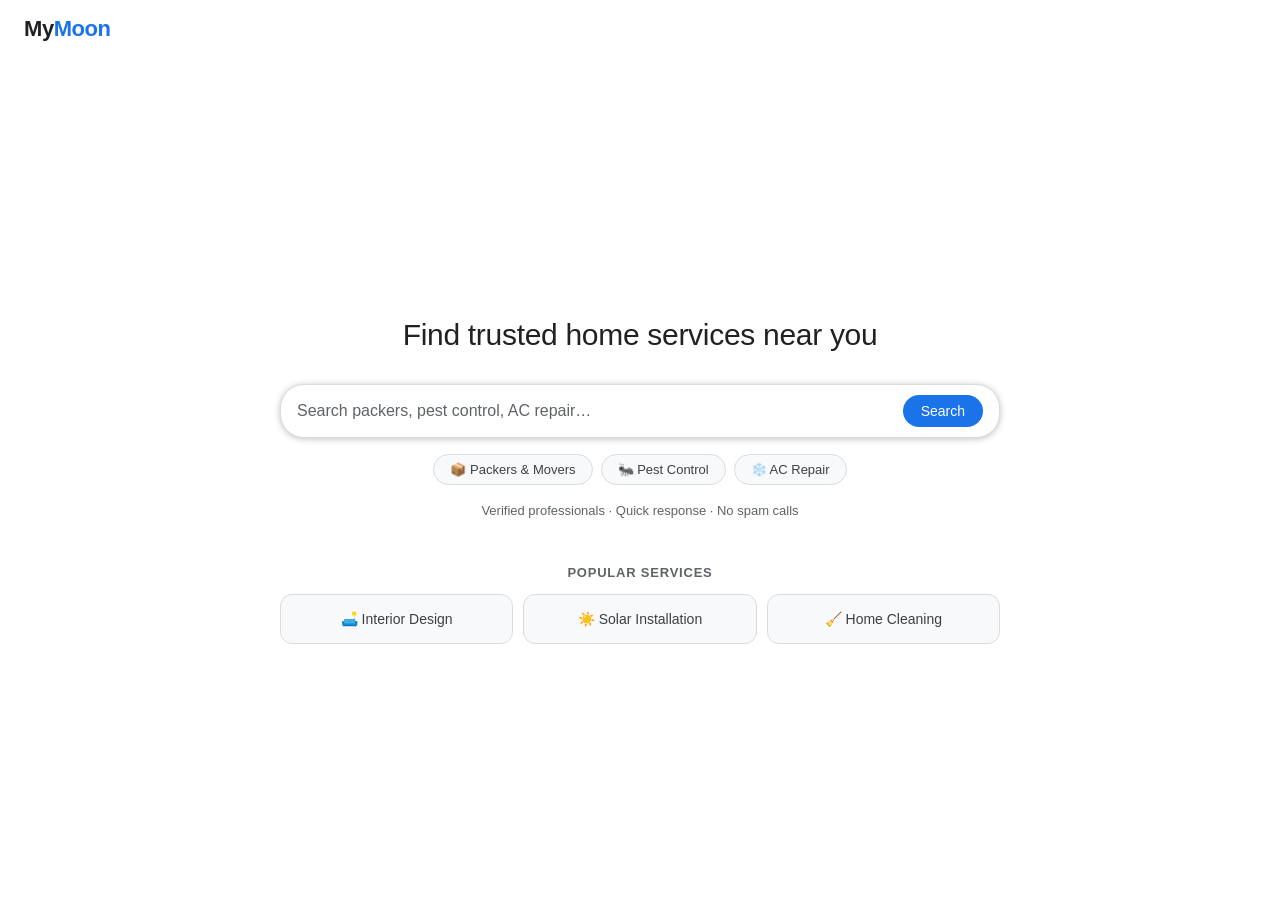
==== commit 5a37aee5: "Update index.html" ====
--- a/index.html
+++ b/index.html
@@ -1,11 +1,41 @@
+
 <!DOCTYPE html>
 <html lang="en">
 <head>
   <meta charset="UTF-8">
   <meta name="viewport" content="width=device-width, initial-scale=1.0">
-  <title>My Moon1 - Find trusted services</title>
-
-  <!-- CSS -->
+
+  <!-- SEO -->
+  <title>MyMoon – Find Trusted Home Services Near You</title>
+  <meta name="description" content="Book verified packers & movers, pest control, AC repair and more near you. Fast response, affordable prices, no spam. MyMoon connects you with trusted service professionals.">
+  <meta name="keywords" content="packers and movers near me, pest control near me, AC repair near me, home services, house shifting, termite treatment">
+  <meta name="robots" content="index, follow">
+  <link rel="canonical" href="https://mymoon-brown.vercel.app/">
+
+  <!-- Open Graph -->
+  <meta property="og:type" content="website">
+  <meta property="og:title" content="MyMoon – Find Trusted Home Services Near You">
+  <meta property="og:description" content="Book verified packers & movers, pest control, AC repair and more. Fast response, no spam.">
+  <meta property="og:url" content="https://mymoon-brown.vercel.app/">
+  <meta property="og:site_name" content="MyMoon">
+
+  <!-- Twitter Card -->
+  <meta name="twitter:card" content="summary">
+  <meta name="twitter:title" content="MyMoon – Trusted Home Services">
+  <meta name="twitter:description" content="Book packers & movers, pest control, AC repair and more near you.">
+
+  <!-- Schema.org LocalBusiness -->
+  <script type="application/ld+json">
+  {
+    "@context": "https://schema.org",
+    "@type": "LocalBusiness",
+    "name": "MyMoon",
+    "description": "Find trusted home services near you – packers & movers, pest control, AC repair and more.",
+    "url": "https://mymoon-brown.vercel.app/",
+    "serviceType": ["Packers and Movers", "Pest Control", "AC Repair", "Home Services"]
+  }
+  </script>
+
   <link rel="stylesheet" href="style.css">
 </head>
 
@@ -14,113 +44,161 @@
   <div class="page">
 
     <!-- NAVBAR -->
-    <div class="navbar">
-      <div class="logo">My Moon</div>
-    </div>
+    <nav class="navbar" aria-label="Main navigation">
+      <a href="/" class="logo" aria-label="MyMoon Home">My<span>Moon</span></a>
+    </nav>
 
     <!-- CENTER CONTENT -->
-    <div class="center">
-      <div class="container">
+    <main class="center">
+      <div class="container fade-in">
 
         <!-- HEADLINE -->
         <h1 class="title">
-          Find trusted services near you
+          Find trusted home services near you
         </h1>
 
         <!-- SEARCH FORM -->
-        <form id="searchForm">
-          <div class="search-box">
-
-            <input 
-              type="text"
-              id="searchInput"
-              class="search-input"
-              placeholder="Search for packers, pest control, AC repair..."
-              required
-            >
-
-            <button type="submit" class="search-btn">
-              Search
-            </button>
-
+        <div class="search-wrapper">
+          <form id="searchForm" role="search" aria-label="Search services">
+            <div class="search-box">
+              <input 
+                type="search"
+                id="searchInput"
+                class="search-input"
+                placeholder="Search packers, pest control, AC repair…"
+                autocomplete="off"
+                aria-label="Search for services"
+                required
+              >
+              <button type="submit" class="search-btn" aria-label="Search">
+                Search
+              </button>
+            </div>
+          </form>
+
+          <!-- SUGGESTIONS -->
+          <div class="suggestions" id="suggestionsBox" role="listbox" aria-label="Search suggestions"></div>
+        </div>
+
+        <!-- SUGGESTION CHIPS -->
+        <div class="chips" role="list" aria-label="Popular service categories">
+          <div class="chip" role="listitem" onclick="selectService('packers and movers')">📦 Packers & Movers</div>
+          <div class="chip" role="listitem" onclick="selectService('pest control')">🐜 Pest Control</div>
+          <div class="chip" role="listitem" onclick="selectService('ac repair')">❄️ AC Repair</div>
+        </div>
+
+        <!-- TRUST TEXT -->
+        <p class="trust">
+          Verified professionals · Quick response · No spam calls
+        </p>
+
+        <!-- POPULAR SERVICES SECTION -->
+        <section class="section" aria-label="Popular services">
+
+          <div class="section-title">Popular services</div>
+
+          <div class="grid">
+            <div class="card" onclick="selectService('interior design')" tabindex="0" role="button" aria-label="Interior Design service">
+              🛋️ Interior Design
+            </div>
+            <div class="card" onclick="selectService('solar installation')" tabindex="0" role="button" aria-label="Solar Installation service">
+              ☀️ Solar Installation
+            </div>
+            <div class="card" onclick="selectService('home cleaning')" tabindex="0" role="button" aria-label="Home Cleaning service">
+              🧹 Home Cleaning
+            </div>
           </div>
-        </form>
-
-        <!-- SUGGESTION CHIPS -->
-        <div class="chips">
-          <div class="chip" onclick="selectService('packers and movers')">Packers & Movers</div>
-          <div class="chip" onclick="selectService('pest control')">Pest Control</div>
-          <div class="chip" onclick="selectService('ac repair')">AC Repair</div>
-        </div>
-
-        <!-- TRUST TEXT -->
-        <div class="trust">
-          Verified professionals · Quick response · No spam
-        </div>
-
-        <!-- SECONDARY SECTION -->
-        <div class="section">
-
-          <div class="section-title">
-            Popular services
-          </div>
-
-          <div class="grid">
-
-            <div class="card" onclick="selectService('interior design')">
-              Interior Design
-            </div>
-
-            <div class="card" onclick="selectService('solar installation')">
-              Solar Installation
-            </div>
-
-            <div class="card" onclick="selectService('wedding photography')">
-              Wedding Photography
-            </div>
-
-          </div>
-
-        </div>
+
+        </section>
 
       </div>
-    </div>
+    </main>
 
   </div>
 
-  <!-- JS LOGIC -->
   <script>
-
     const form = document.getElementById("searchForm");
     const input = document.getElementById("searchInput");
+    const box = document.getElementById("suggestionsBox");
+
+    const suggestions = [
+      "packers and movers near me",
+      "house shifting services",
+      "office relocation",
+      "pest control near me",
+      "termite treatment",
+      "cockroach control",
+      "ac repair near me",
+      "ac gas refill",
+      "ac installation",
+      "home cleaning services",
+      "interior design",
+      "solar installation"
+    ];
+
+    input.addEventListener("input", function () {
+      const value = this.value.toLowerCase().trim();
+      box.innerHTML = "";
+
+      if (!value) {
+        box.style.display = "none";
+        return;
+      }
+
+      const filtered = suggestions.filter(item => item.includes(value)).slice(0, 6);
+
+      filtered.forEach(item => {
+        const div = document.createElement("div");
+        div.className = "suggestion-item";
+        div.textContent = item;
+        div.setAttribute("role", "option");
+        div.onclick = () => selectService(item);
+        box.appendChild(div);
+      });
+
+      box.style.display = filtered.length ? "block" : "none";
+    });
+
+    input.addEventListener("keydown", function (e) {
+      if (e.key === "Escape") box.style.display = "none";
+    });
+
+    document.addEventListener("click", function (e) {
+      if (!e.target.closest(".search-wrapper")) box.style.display = "none";
+    });
+
+    form.addEventListener("submit", function (e) {
+      e.preventDefault();
+      if (input.value.trim()) selectService(input.value);
+    });
+
+    // Keyboard support for cards
+    document.querySelectorAll(".card[tabindex]").forEach(card => {
+      card.addEventListener("keydown", e => {
+        if (e.key === "Enter" || e.key === " ") card.click();
+      });
+    });
 
     function selectService(service) {
       input.value = service;
+      box.style.display = "none";
       handleSearch(service);
     }
 
-    form.addEventListener("submit", function(e) {
-      e.preventDefault();
-      handleSearch(input.value);
-    });
-
     function handleSearch(query) {
-      query = query.toLowerCase();
-
-      if (query.includes("pack") || query.includes("move")) {
+      query = query.toLowerCase().trim();
+      if (!query) return;
+
+      if (query.includes("pack") || query.includes("move") || query.includes("shift") || query.includes("reloc")) {
         window.location.href = "movers.html?query=" + encodeURIComponent(query);
-      }
-      else if (query.includes("pest") || query.includes("termite")) {
+      } else if (query.includes("pest") || query.includes("termite") || query.includes("cockroach") || query.includes("bed bug")) {
         window.location.href = "pest.html?query=" + encodeURIComponent(query);
-      }
-      else if (query.includes("ac") || query.includes("cool")) {
+      } else if (query.includes("ac") || query.includes("cool") || query.includes("air condition")) {
         window.location.href = "ac.html?query=" + encodeURIComponent(query);
-      }
-      else {
+      } else {
         window.location.href = "general.html?query=" + encodeURIComponent(query);
       }
     }
-
   </script>
 
 </body>
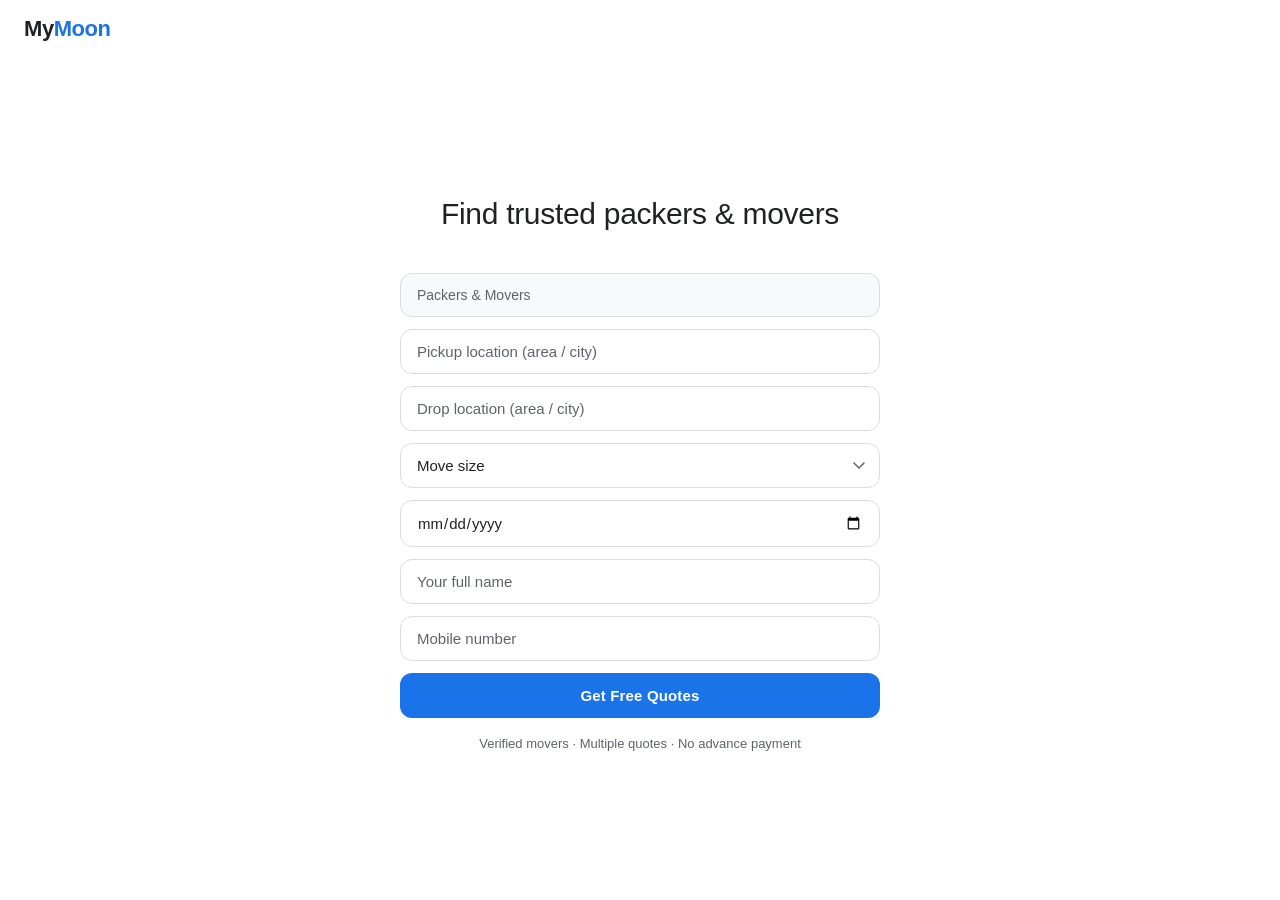
==== commit 116ec2d2: "Update index.html" ====
--- a/index.html
+++ b/index.html
@@ -6,35 +6,17 @@
   <meta name="viewport" content="width=device-width, initial-scale=1.0">
 
   <!-- SEO -->
-  <title>MyMoon – Find Trusted Home Services Near You</title>
-  <meta name="description" content="Book verified packers & movers, pest control, AC repair and more near you. Fast response, affordable prices, no spam. MyMoon connects you with trusted service professionals.">
-  <meta name="keywords" content="packers and movers near me, pest control near me, AC repair near me, home services, house shifting, termite treatment">
+  <title>Packers & Movers Near Me – Free Quotes | MyMoon</title>
+  <meta name="description" content="Find verified packers and movers near you. Get free quotes for house shifting, office relocation and local moving. Trusted professionals, quick response.">
+  <meta name="keywords" content="packers and movers near me, house shifting, office relocation, local movers, moving service">
   <meta name="robots" content="index, follow">
-  <link rel="canonical" href="https://mymoon-brown.vercel.app/">
+  <link rel="canonical" href="https://mymoon-brown.vercel.app/movers.html">
 
   <!-- Open Graph -->
   <meta property="og:type" content="website">
-  <meta property="og:title" content="MyMoon – Find Trusted Home Services Near You">
-  <meta property="og:description" content="Book verified packers & movers, pest control, AC repair and more. Fast response, no spam.">
-  <meta property="og:url" content="https://mymoon-brown.vercel.app/">
-  <meta property="og:site_name" content="MyMoon">
-
-  <!-- Twitter Card -->
-  <meta name="twitter:card" content="summary">
-  <meta name="twitter:title" content="MyMoon – Trusted Home Services">
-  <meta name="twitter:description" content="Book packers & movers, pest control, AC repair and more near you.">
-
-  <!-- Schema.org LocalBusiness -->
-  <script type="application/ld+json">
-  {
-    "@context": "https://schema.org",
-    "@type": "LocalBusiness",
-    "name": "MyMoon",
-    "description": "Find trusted home services near you – packers & movers, pest control, AC repair and more.",
-    "url": "https://mymoon-brown.vercel.app/",
-    "serviceType": ["Packers and Movers", "Pest Control", "AC Repair", "Home Services"]
-  }
-  </script>
+  <meta property="og:title" content="Packers & Movers – Free Quotes | MyMoon">
+  <meta property="og:description" content="Get free quotes from verified packers and movers near you. Fast, reliable, affordable.">
+  <meta property="og:url" content="https://mymoon-brown.vercel.app/movers.html">
 
   <link rel="stylesheet" href="style.css">
 </head>
@@ -45,71 +27,127 @@
 
     <!-- NAVBAR -->
     <nav class="navbar" aria-label="Main navigation">
-      <a href="/" class="logo" aria-label="MyMoon Home">My<span>Moon</span></a>
+      <a href="index.html" class="logo" aria-label="Back to MyMoon Home">My<span>Moon</span></a>
     </nav>
 
-    <!-- CENTER CONTENT -->
+    <!-- CENTER -->
     <main class="center">
-      <div class="container fade-in">
-
-        <!-- HEADLINE -->
+      <div class="container">
+
         <h1 class="title">
-          Find trusted home services near you
+          Find trusted packers &amp; movers
         </h1>
 
-        <!-- SEARCH FORM -->
-        <div class="search-wrapper">
-          <form id="searchForm" role="search" aria-label="Search services">
-            <div class="search-box">
-              <input 
-                type="search"
-                id="searchInput"
-                class="search-input"
-                placeholder="Search packers, pest control, AC repair…"
-                autocomplete="off"
-                aria-label="Search for services"
-                required
-              >
-              <button type="submit" class="search-btn" aria-label="Search">
-                Search
-              </button>
-            </div>
+        <div class="form-container fade-in">
+
+          <form id="leadForm" novalidate>
+
+            <input type="hidden" name="service" value="Packers & Movers">
+            <input type="hidden" name="_subject" value="New Packers & Movers Lead – MyMoon">
+
+            <!-- Query (prefilled) -->
+            <div class="form-group">
+              <input 
+                type="text"
+                id="userQuery"
+                name="query"
+                class="input"
+                readonly
+                aria-label="Your search query"
+              >
+            </div>
+
+            <!-- Pickup -->
+            <div class="form-group">
+              <input 
+                type="text"
+                name="pickup_location"
+                placeholder="Pickup location (area / city)"
+                class="input"
+                required
+                autocomplete="address-level2"
+                aria-label="Pickup location"
+              >
+            </div>
+
+            <!-- Drop -->
+            <div class="form-group">
+              <input 
+                type="text"
+                name="drop_location"
+                placeholder="Drop location (area / city)"
+                class="input"
+                required
+                autocomplete="address-level2"
+                aria-label="Drop location"
+              >
+            </div>
+
+            <!-- Move size -->
+            <div class="form-group">
+              <select name="move_size" class="input" required aria-label="Move size">
+                <option value="">Move size</option>
+                <option>1 BHK</option>
+                <option>2 BHK</option>
+                <option>3 BHK or larger</option>
+                <option>Office / Commercial</option>
+                <option>Just a few items</option>
+              </select>
+            </div>
+
+            <!-- Date -->
+            <div class="form-group">
+              <input 
+                type="date"
+                name="moving_date"
+                class="input"
+                required
+                aria-label="Preferred moving date"
+              >
+            </div>
+
+            <!-- Name -->
+            <div class="form-group">
+              <input 
+                type="text"
+                name="name"
+                placeholder="Your full name"
+                class="input"
+                required
+                autocomplete="name"
+                aria-label="Your name"
+              >
+            </div>
+
+            <!-- Phone -->
+            <div class="form-group">
+              <input 
+                type="tel"
+                name="phone"
+                placeholder="Mobile number"
+                class="input"
+                pattern="[6-9][0-9]{9}"
+                minlength="10"
+                maxlength="10"
+                inputmode="numeric"
+                required
+                autocomplete="tel"
+                aria-label="Mobile number"
+              >
+            </div>
+
+            <!-- Submit -->
+            <button type="submit" class="btn" id="submitBtn">
+              Get Free Quotes
+            </button>
+
+            <p class="trust">
+              Verified movers · Multiple quotes · No advance payment
+            </p>
+
           </form>
 
-          <!-- SUGGESTIONS -->
-          <div class="suggestions" id="suggestionsBox" role="listbox" aria-label="Search suggestions"></div>
         </div>
-
-        <!-- SUGGESTION CHIPS -->
-        <div class="chips" role="list" aria-label="Popular service categories">
-          <div class="chip" role="listitem" onclick="selectService('packers and movers')">📦 Packers & Movers</div>
-          <div class="chip" role="listitem" onclick="selectService('pest control')">🐜 Pest Control</div>
-          <div class="chip" role="listitem" onclick="selectService('ac repair')">❄️ AC Repair</div>
-        </div>
-
-        <!-- TRUST TEXT -->
-        <p class="trust">
-          Verified professionals · Quick response · No spam calls
-        </p>
-
-        <!-- POPULAR SERVICES SECTION -->
-        <section class="section" aria-label="Popular services">
-
-          <div class="section-title">Popular services</div>
-
-          <div class="grid">
-            <div class="card" onclick="selectService('interior design')" tabindex="0" role="button" aria-label="Interior Design service">
-              🛋️ Interior Design
-            </div>
-            <div class="card" onclick="selectService('solar installation')" tabindex="0" role="button" aria-label="Solar Installation service">
-              ☀️ Solar Installation
-            </div>
-            <div class="card" onclick="selectService('home cleaning')" tabindex="0" role="button" aria-label="Home Cleaning service">
-              🧹 Home Cleaning
-            </div>
-          </div>
-
-        </section>
 
       </div>
     </main>
@@ -117,88 +155,47 @@
   </div>
 
   <script>
-    const form = document.getElementById("searchForm");
-    const input = document.getElementById("searchInput");
-    const box = document.getElementById("suggestionsBox");
-
-    const suggestions = [
-      "packers and movers near me",
-      "house shifting services",
-      "office relocation",
-      "pest control near me",
-      "termite treatment",
-      "cockroach control",
-      "ac repair near me",
-      "ac gas refill",
-      "ac installation",
-      "home cleaning services",
-      "interior design",
-      "solar installation"
-    ];
-
-    input.addEventListener("input", function () {
-      const value = this.value.toLowerCase().trim();
-      box.innerHTML = "";
-
-      if (!value) {
-        box.style.display = "none";
+    // Prefill query
+    const params = new URLSearchParams(window.location.search);
+    const query = params.get("query");
+    document.getElementById("userQuery").value = query || "Packers & Movers";
+
+    // Set min date to today
+    const dateInput = document.querySelector('input[type="date"]');
+    if (dateInput) {
+      dateInput.min = new Date().toISOString().split("T")[0];
+    }
+
+    const form = document.getElementById("leadForm");
+    const btn = document.getElementById("submitBtn");
+
+    form.addEventListener("submit", async function (e) {
+      e.preventDefault();
+
+      const phone = form.querySelector('input[name="phone"]').value;
+      if (!/^[6-9][0-9]{9}$/.test(phone)) {
+        alert("Please enter a valid 10-digit Indian mobile number.");
         return;
       }
 
-      const filtered = suggestions.filter(item => item.includes(value)).slice(0, 6);
-
-      filtered.forEach(item => {
-        const div = document.createElement("div");
-        div.className = "suggestion-item";
-        div.textContent = item;
-        div.setAttribute("role", "option");
-        div.onclick = () => selectService(item);
-        box.appendChild(div);
-      });
-
-      box.style.display = filtered.length ? "block" : "none";
+      btn.textContent = "Submitting…";
+      btn.disabled = true;
+
+      const formData = new FormData(form);
+
+      try {
+        await fetch("https://formspree.io/f/xwvrdjjz", {
+          method: "POST",
+          body: formData,
+          headers: { Accept: "application/json" }
+        });
+        window.location.href = "thankyou.html?service=" + encodeURIComponent("Packers %26 Movers");
+      } catch (err) {
+        alert("Something went wrong. Please try again.");
+        btn.textContent = "Get Free Quotes";
+        btn.disabled = false;
+      }
     });
-
-    input.addEventListener("keydown", function (e) {
-      if (e.key === "Escape") box.style.display = "none";
-    });
-
-    document.addEventListener("click", function (e) {
-      if (!e.target.closest(".search-wrapper")) box.style.display = "none";
-    });
-
-    form.addEventListener("submit", function (e) {
-      e.preventDefault();
-      if (input.value.trim()) selectService(input.value);
-    });
-
-    // Keyboard support for cards
-    document.querySelectorAll(".card[tabindex]").forEach(card => {
-      card.addEventListener("keydown", e => {
-        if (e.key === "Enter" || e.key === " ") card.click();
-      });
-    });
-
-    function selectService(service) {
-      input.value = service;
-      box.style.display = "none";
-      handleSearch(service);
-    }
-
-    function handleSearch(query) {
-      query = query.toLowerCase().trim();
-      if (!query) return;
-
-      if (query.includes("pack") || query.includes("move") || query.includes("shift") || query.includes("reloc")) {
-        window.location.href = "movers.html?query=" + encodeURIComponent(query);
-      } else if (query.includes("pest") || query.includes("termite") || query.includes("cockroach") || query.includes("bed bug")) {
-        window.location.href = "pest.html?query=" + encodeURIComponent(query);
-      } else if (query.includes("ac") || query.includes("cool") || query.includes("air condition")) {
-        window.location.href = "ac.html?query=" + encodeURIComponent(query);
-      } else {
-        window.location.href = "general.html?query=" + encodeURIComponent(query);
-      }
-    }
   </script>
 
 </body>
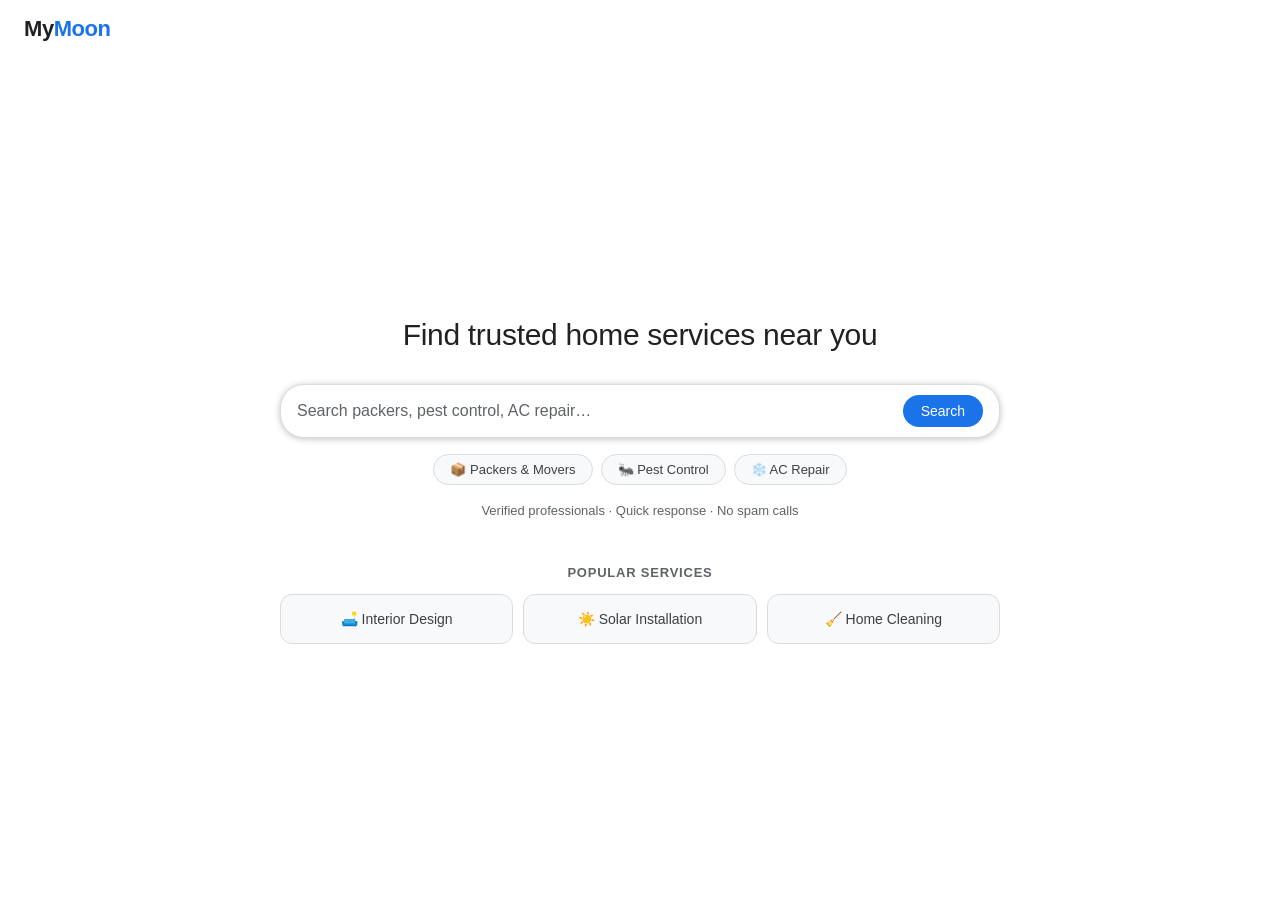
==== commit 358f4dd0: "Update index.html" ====
--- a/index.html
+++ b/index.html
@@ -6,17 +6,35 @@
   <meta name="viewport" content="width=device-width, initial-scale=1.0">
 
   <!-- SEO -->
-  <title>Packers & Movers Near Me – Free Quotes | MyMoon</title>
-  <meta name="description" content="Find verified packers and movers near you. Get free quotes for house shifting, office relocation and local moving. Trusted professionals, quick response.">
-  <meta name="keywords" content="packers and movers near me, house shifting, office relocation, local movers, moving service">
+  <title>MyMoon – Find Trusted Home Services Near You</title>
+  <meta name="description" content="Book verified packers & movers, pest control, AC repair and more near you. Fast response, affordable prices, no spam. MyMoon connects you with trusted service professionals.">
+  <meta name="keywords" content="packers and movers near me, pest control near me, AC repair near me, home services, house shifting, termite treatment">
   <meta name="robots" content="index, follow">
-  <link rel="canonical" href="https://mymoon-brown.vercel.app/movers.html">
+  <link rel="canonical" href="https://mymoon-brown.vercel.app/">
 
   <!-- Open Graph -->
   <meta property="og:type" content="website">
-  <meta property="og:title" content="Packers & Movers – Free Quotes | MyMoon">
-  <meta property="og:description" content="Get free quotes from verified packers and movers near you. Fast, reliable, affordable.">
-  <meta property="og:url" content="https://mymoon-brown.vercel.app/movers.html">
+  <meta property="og:title" content="MyMoon – Find Trusted Home Services Near You">
+  <meta property="og:description" content="Book verified packers & movers, pest control, AC repair and more. Fast response, no spam.">
+  <meta property="og:url" content="https://mymoon-brown.vercel.app/">
+  <meta property="og:site_name" content="MyMoon">
+
+  <!-- Twitter Card -->
+  <meta name="twitter:card" content="summary">
+  <meta name="twitter:title" content="MyMoon – Trusted Home Services">
+  <meta name="twitter:description" content="Book packers & movers, pest control, AC repair and more near you.">
+
+  <!-- Schema.org LocalBusiness -->
+  <script type="application/ld+json">
+  {
+    "@context": "https://schema.org",
+    "@type": "LocalBusiness",
+    "name": "MyMoon",
+    "description": "Find trusted home services near you – packers & movers, pest control, AC repair and more.",
+    "url": "https://mymoon-brown.vercel.app/",
+    "serviceType": ["Packers and Movers", "Pest Control", "AC Repair", "Home Services"]
+  }
+  </script>
 
   <link rel="stylesheet" href="style.css">
 </head>
@@ -27,127 +45,71 @@
 
     <!-- NAVBAR -->
     <nav class="navbar" aria-label="Main navigation">
-      <a href="index.html" class="logo" aria-label="Back to MyMoon Home">My<span>Moon</span></a>
+      <a href="/" class="logo" aria-label="MyMoon Home">My<span>Moon</span></a>
     </nav>
 
-    <!-- CENTER -->
+    <!-- CENTER CONTENT -->
     <main class="center">
-      <div class="container">
-
+      <div class="container fade-in">
+
+        <!-- HEADLINE -->
         <h1 class="title">
-          Find trusted packers &amp; movers
+          Find trusted home services near you
         </h1>
 
-        <div class="form-container fade-in">
-
-          <form id="leadForm" novalidate>
-
-            <input type="hidden" name="service" value="Packers & Movers">
-            <input type="hidden" name="_subject" value="New Packers & Movers Lead – MyMoon">
-
-            <!-- Query (prefilled) -->
-            <div class="form-group">
+        <!-- SEARCH FORM -->
+        <div class="search-wrapper">
+          <form id="searchForm" role="search" aria-label="Search services">
+            <div class="search-box">
               <input 
-                type="text"
-                id="userQuery"
-                name="query"
-                class="input"
-                readonly
-                aria-label="Your search query"
+                type="search"
+                id="searchInput"
+                class="search-input"
+                placeholder="Search packers, pest control, AC repair…"
+                autocomplete="off"
+                aria-label="Search for services"
+                required
               >
-            </div>
-
-            <!-- Pickup -->
-            <div class="form-group">
-              <input 
-                type="text"
-                name="pickup_location"
-                placeholder="Pickup location (area / city)"
-                class="input"
-                required
-                autocomplete="address-level2"
-                aria-label="Pickup location"
-              >
-            </div>
-
-            <!-- Drop -->
-            <div class="form-group">
-              <input 
-                type="text"
-                name="drop_location"
-                placeholder="Drop location (area / city)"
-                class="input"
-                required
-                autocomplete="address-level2"
-                aria-label="Drop location"
-              >
-            </div>
-
-            <!-- Move size -->
-            <div class="form-group">
-              <select name="move_size" class="input" required aria-label="Move size">
-                <option value="">Move size</option>
-                <option>1 BHK</option>
-                <option>2 BHK</option>
-                <option>3 BHK or larger</option>
-                <option>Office / Commercial</option>
-                <option>Just a few items</option>
-              </select>
-            </div>
-
-            <!-- Date -->
-            <div class="form-group">
-              <input 
-                type="date"
-                name="moving_date"
-                class="input"
-                required
-                aria-label="Preferred moving date"
-              >
-            </div>
-
-            <!-- Name -->
-            <div class="form-group">
-              <input 
-                type="text"
-                name="name"
-                placeholder="Your full name"
-                class="input"
-                required
-                autocomplete="name"
-                aria-label="Your name"
-              >
-            </div>
-
-            <!-- Phone -->
-            <div class="form-group">
-              <input 
-                type="tel"
-                name="phone"
-                placeholder="Mobile number"
-                class="input"
-                pattern="[6-9][0-9]{9}"
-                minlength="10"
-                maxlength="10"
-                inputmode="numeric"
-                required
-                autocomplete="tel"
-                aria-label="Mobile number"
-              >
-            </div>
-
-            <!-- Submit -->
-            <button type="submit" class="btn" id="submitBtn">
-              Get Free Quotes
-            </button>
-
-            <p class="trust">
-              Verified movers · Multiple quotes · No advance payment
-            </p>
-
+              <button type="submit" class="search-btn" aria-label="Search">
+                Search
+              </button>
+            </div>
           </form>
 
+          <!-- SUGGESTIONS -->
+          <div class="suggestions" id="suggestionsBox" role="listbox" aria-label="Search suggestions"></div>
         </div>
+
+        <!-- SUGGESTION CHIPS -->
+        <div class="chips" role="list" aria-label="Popular service categories">
+          <div class="chip" role="listitem" onclick="selectService('packers and movers')">📦 Packers & Movers</div>
+          <div class="chip" role="listitem" onclick="selectService('pest control')">🐜 Pest Control</div>
+          <div class="chip" role="listitem" onclick="selectService('ac repair')">❄️ AC Repair</div>
+        </div>
+
+        <!-- TRUST TEXT -->
+        <p class="trust">
+          Verified professionals · Quick response · No spam calls
+        </p>
+
+        <!-- POPULAR SERVICES SECTION -->
+        <section class="section" aria-label="Popular services">
+
+          <div class="section-title">Popular services</div>
+
+          <div class="grid">
+            <div class="card" onclick="selectService('interior design')" tabindex="0" role="button" aria-label="Interior Design service">
+              🛋️ Interior Design
+            </div>
+            <div class="card" onclick="selectService('solar installation')" tabindex="0" role="button" aria-label="Solar Installation service">
+              ☀️ Solar Installation
+            </div>
+            <div class="card" onclick="selectService('home cleaning')" tabindex="0" role="button" aria-label="Home Cleaning service">
+              🧹 Home Cleaning
+            </div>
+          </div>
+
+        </section>
 
       </div>
     </main>
@@ -155,47 +117,88 @@
   </div>
 
   <script>
-    // Prefill query
-    const params = new URLSearchParams(window.location.search);
-    const query = params.get("query");
-    document.getElementById("userQuery").value = query || "Packers & Movers";
-
-    // Set min date to today
-    const dateInput = document.querySelector('input[type="date"]');
-    if (dateInput) {
-      dateInput.min = new Date().toISOString().split("T")[0];
-    }
-
-    const form = document.getElementById("leadForm");
-    const btn = document.getElementById("submitBtn");
-
-    form.addEventListener("submit", async function (e) {
-      e.preventDefault();
-
-      const phone = form.querySelector('input[name="phone"]').value;
-      if (!/^[6-9][0-9]{9}$/.test(phone)) {
-        alert("Please enter a valid 10-digit Indian mobile number.");
+    const form = document.getElementById("searchForm");
+    const input = document.getElementById("searchInput");
+    const box = document.getElementById("suggestionsBox");
+
+    const suggestions = [
+      "packers and movers near me",
+      "house shifting services",
+      "office relocation",
+      "pest control near me",
+      "termite treatment",
+      "cockroach control",
+      "ac repair near me",
+      "ac gas refill",
+      "ac installation",
+      "home cleaning services",
+      "interior design",
+      "solar installation"
+    ];
+
+    input.addEventListener("input", function () {
+      const value = this.value.toLowerCase().trim();
+      box.innerHTML = "";
+
+      if (!value) {
+        box.style.display = "none";
         return;
       }
 
-      btn.textContent = "Submitting…";
-      btn.disabled = true;
-
-      const formData = new FormData(form);
-
-      try {
-        await fetch("https://formspree.io/f/xwvrdjjz", {
-          method: "POST",
-          body: formData,
-          headers: { Accept: "application/json" }
-        });
-        window.location.href = "thankyou.html?service=" + encodeURIComponent("Packers %26 Movers");
-      } catch (err) {
-        alert("Something went wrong. Please try again.");
-        btn.textContent = "Get Free Quotes";
-        btn.disabled = false;
+      const filtered = suggestions.filter(item => item.includes(value)).slice(0, 6);
+
+      filtered.forEach(item => {
+        const div = document.createElement("div");
+        div.className = "suggestion-item";
+        div.textContent = item;
+        div.setAttribute("role", "option");
+        div.onclick = () => selectService(item);
+        box.appendChild(div);
+      });
+
+      box.style.display = filtered.length ? "block" : "none";
+    });
+
+    input.addEventListener("keydown", function (e) {
+      if (e.key === "Escape") box.style.display = "none";
+    });
+
+    document.addEventListener("click", function (e) {
+      if (!e.target.closest(".search-wrapper")) box.style.display = "none";
+    });
+
+    form.addEventListener("submit", function (e) {
+      e.preventDefault();
+      if (input.value.trim()) selectService(input.value);
+    });
+
+    // Keyboard support for cards
+    document.querySelectorAll(".card[tabindex]").forEach(card => {
+      card.addEventListener("keydown", e => {
+        if (e.key === "Enter" || e.key === " ") card.click();
+      });
+    });
+
+    function selectService(service) {
+      input.value = service;
+      box.style.display = "none";
+      handleSearch(service);
+    }
+
+    function handleSearch(query) {
+      query = query.toLowerCase().trim();
+      if (!query) return;
+
+      if (query.includes("pack") || query.includes("move") || query.includes("shift") || query.includes("reloc")) {
+        window.location.href = "movers.html?query=" + encodeURIComponent(query);
+      } else if (query.includes("pest") || query.includes("termite") || query.includes("cockroach") || query.includes("bed bug")) {
+        window.location.href = "pest.html?query=" + encodeURIComponent(query);
+      } else if (query.includes("ac") || query.includes("cool") || query.includes("air condition")) {
+        window.location.href = "ac.html?query=" + encodeURIComponent(query);
+      } else {
+        window.location.href = "general.html?query=" + encodeURIComponent(query);
       }
-    });
+    }
   </script>
 
 </body>
